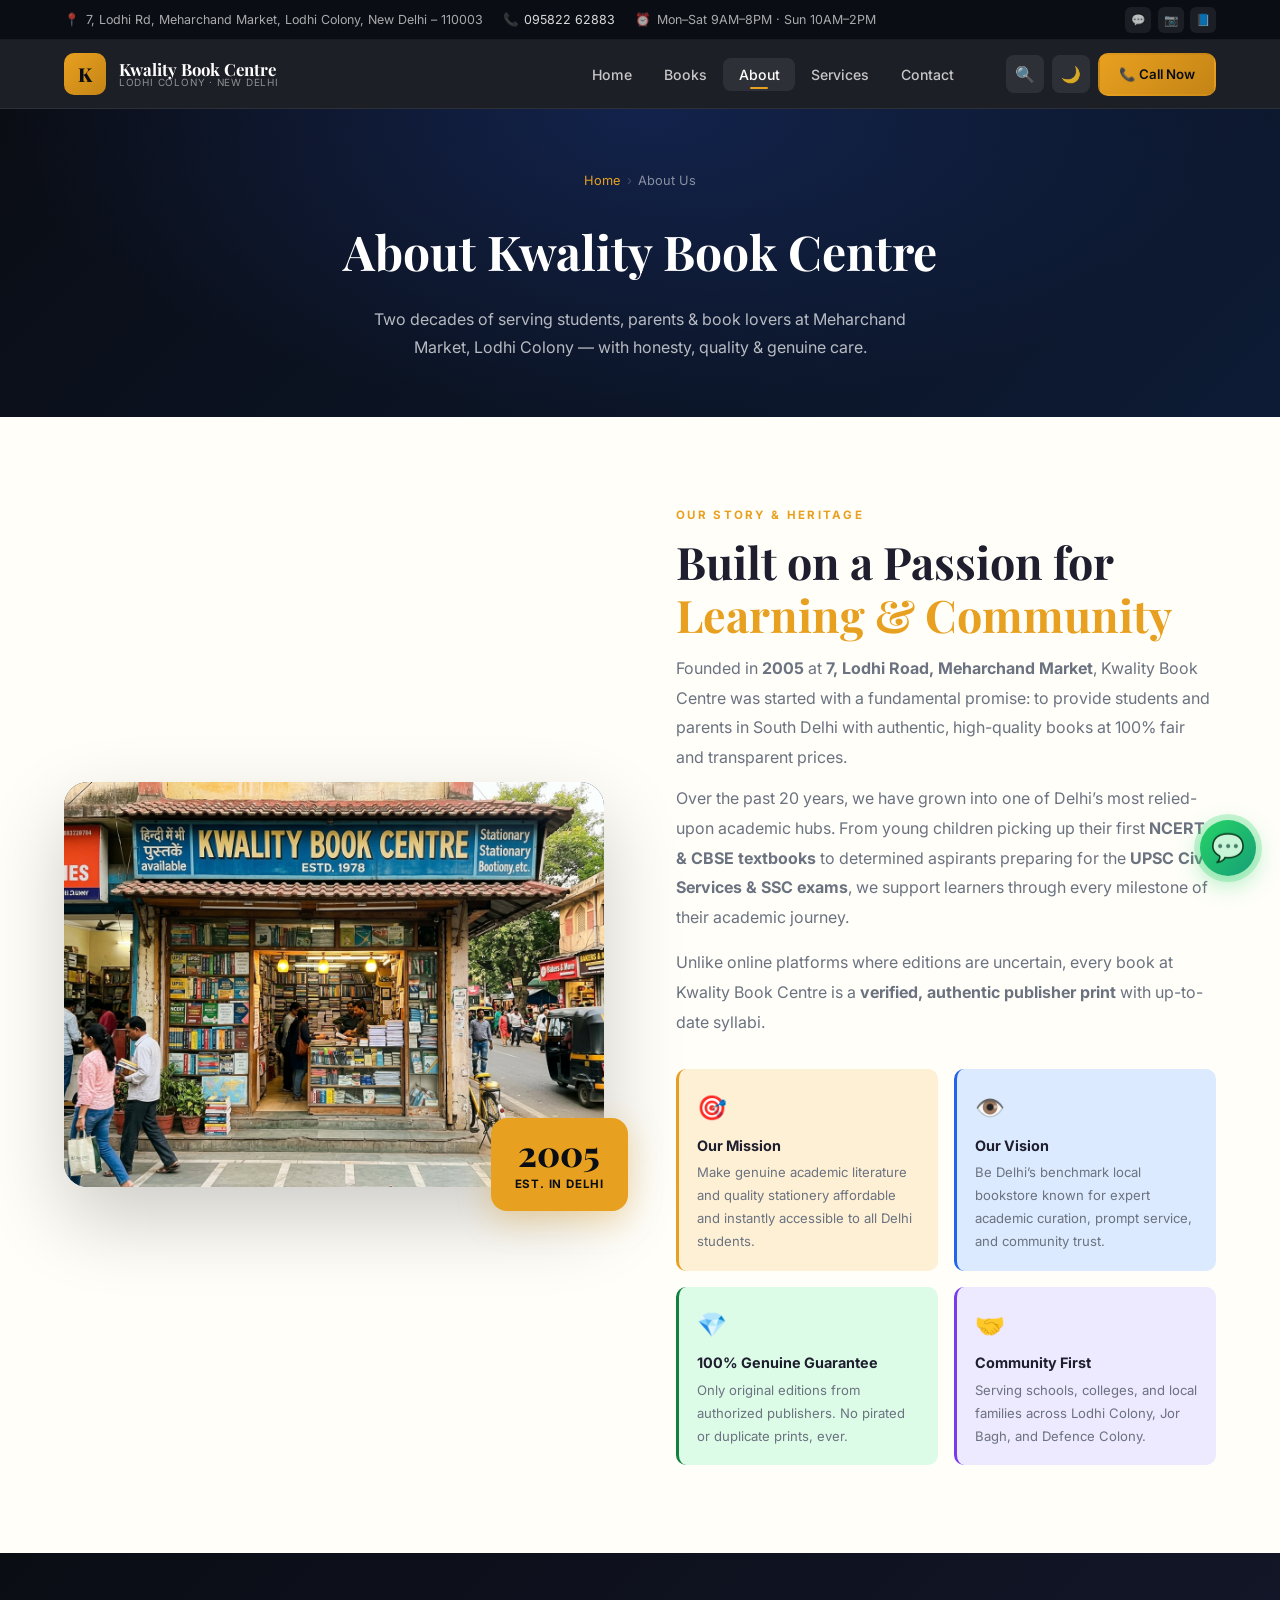
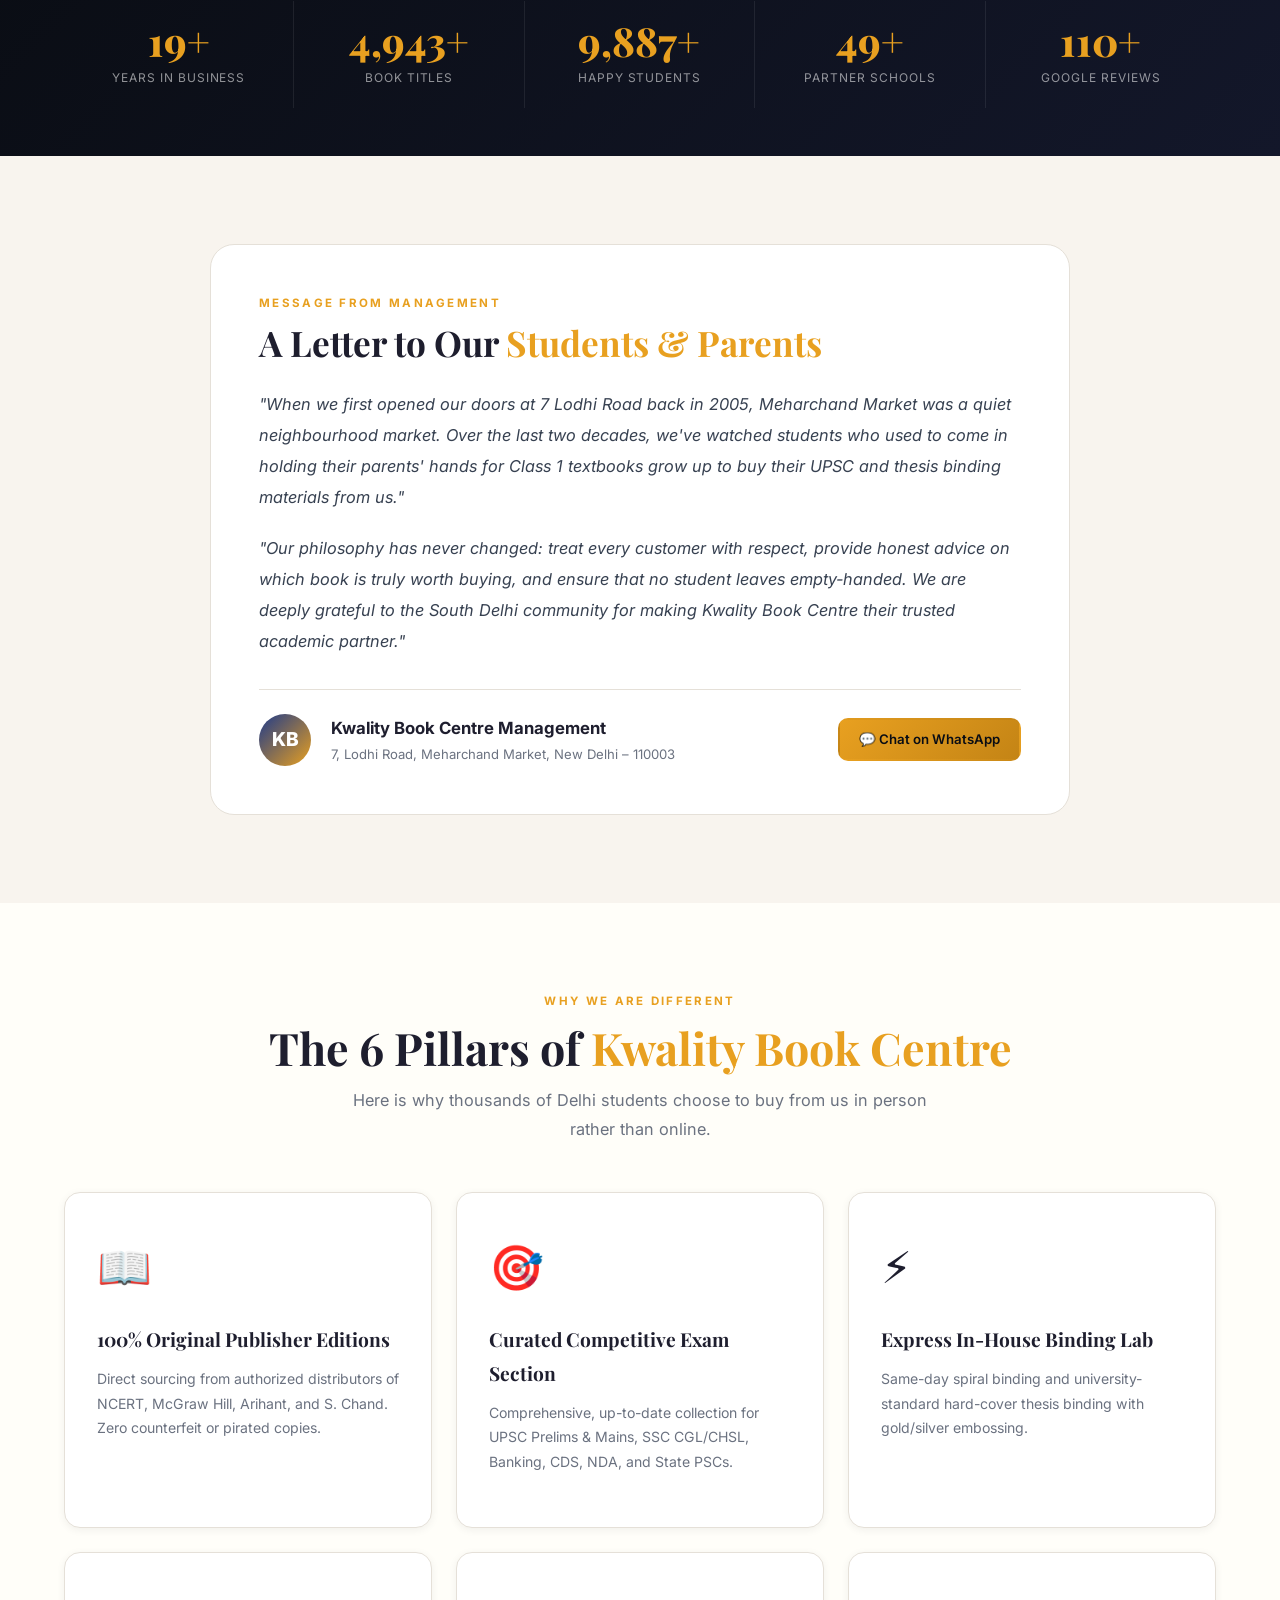
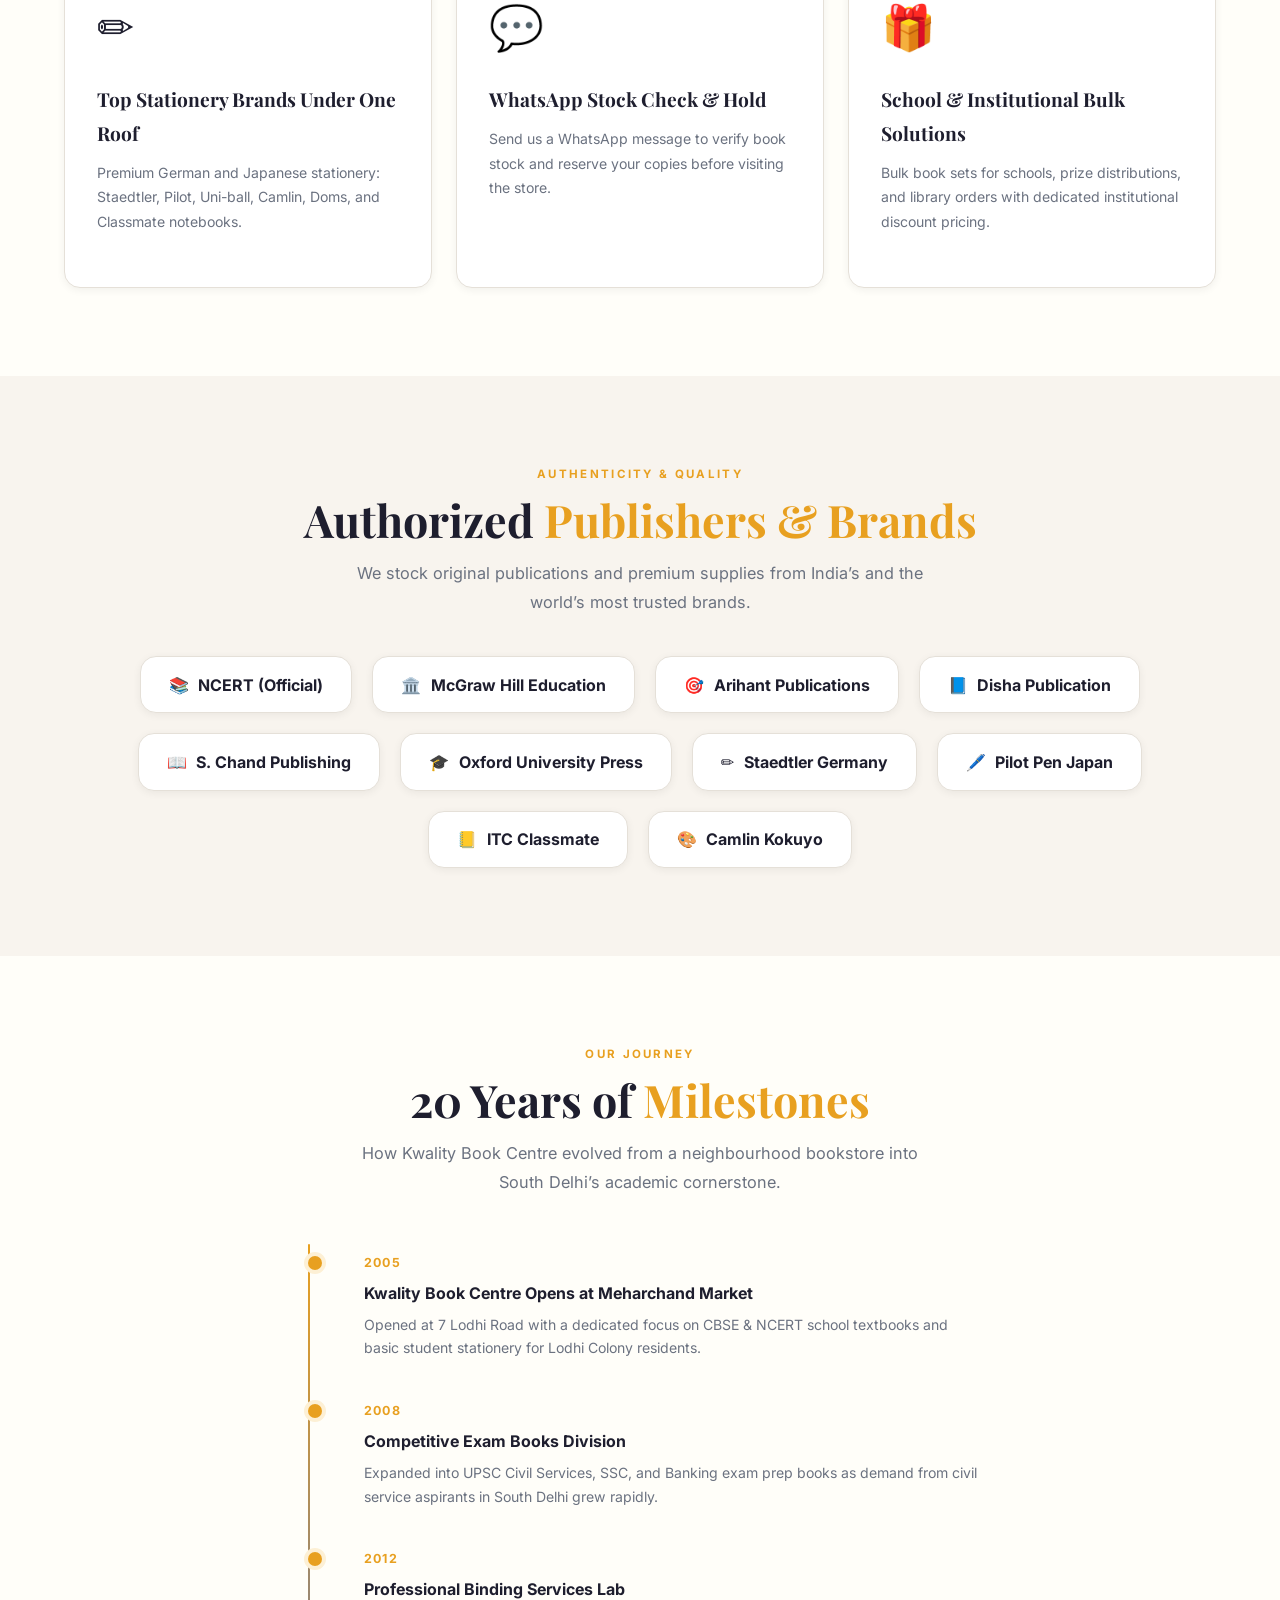
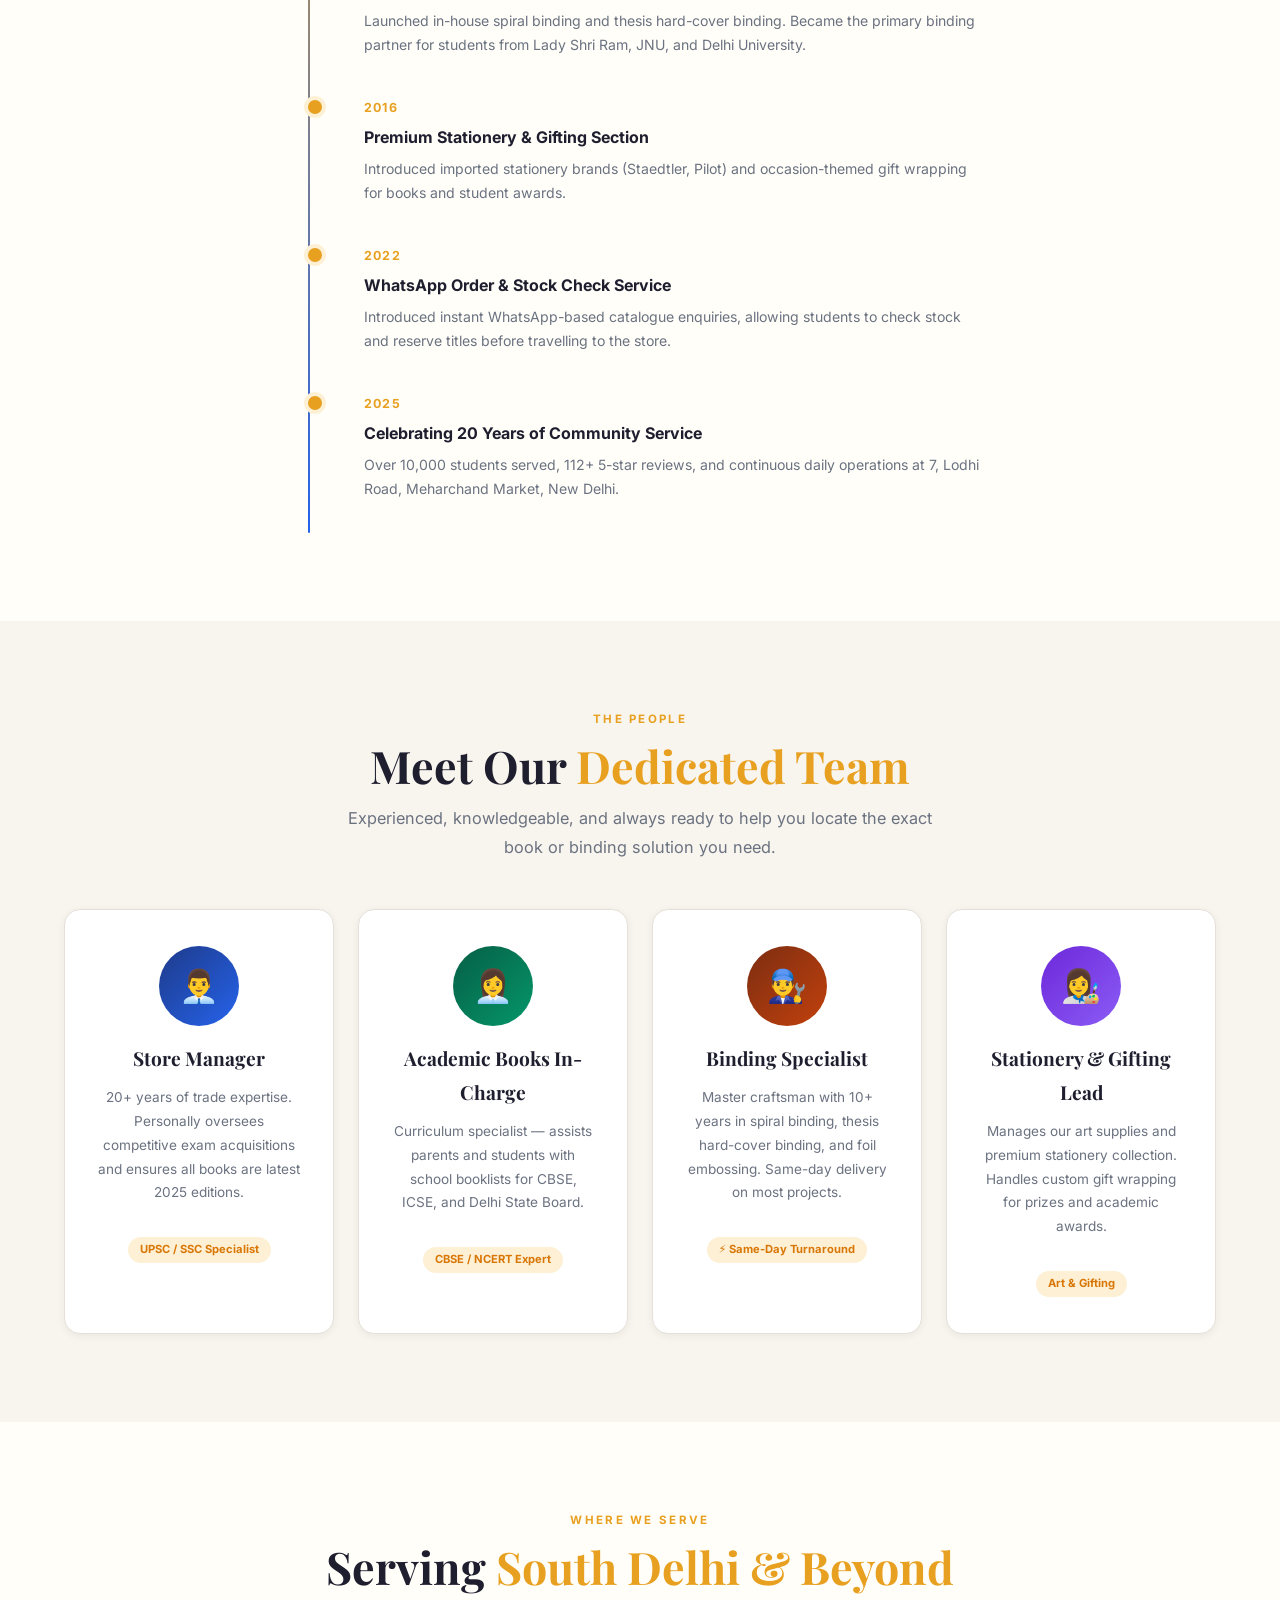
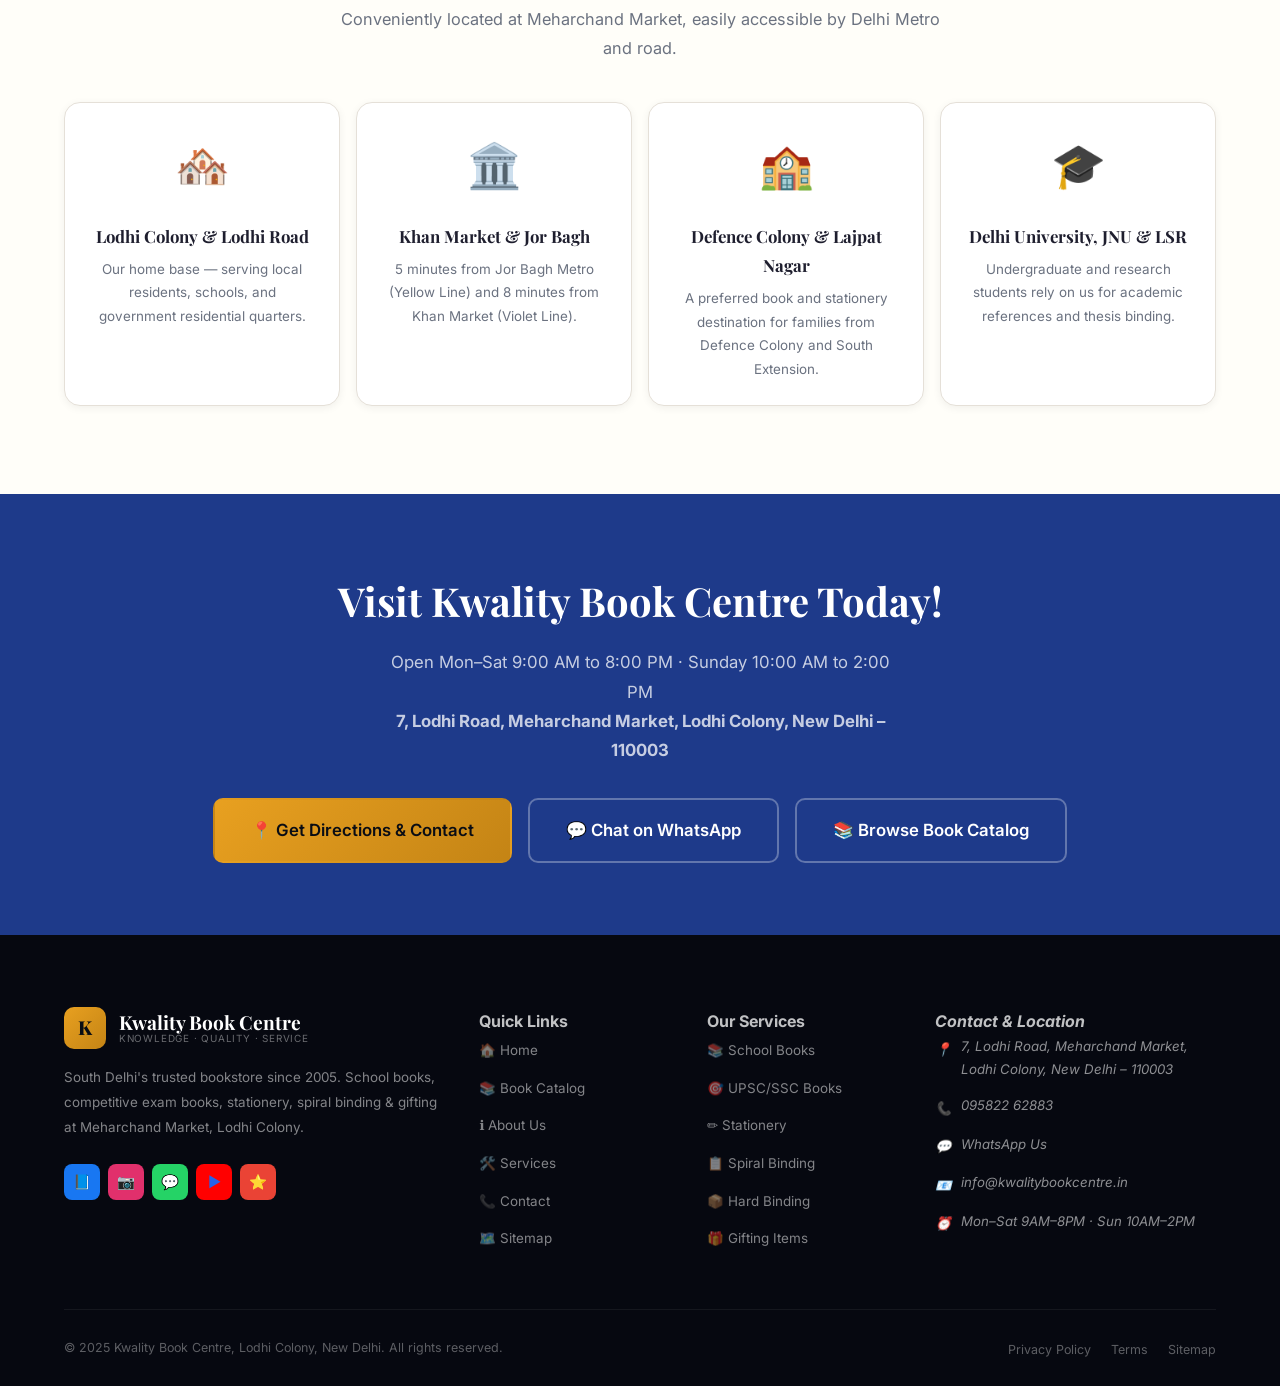
==== about.html @ 39e69a4d "Initial commit: Kwality Book Centre website v3 with full SEO, catalog, binding calculator, and respo" ====
<!DOCTYPE html>
<html lang="en" data-theme="light">
<head>
  <meta charset="UTF-8" />
  <meta name="viewport" content="width=device-width, initial-scale=1.0" />
  <title>About Us | Kwality Book Centre — 20+ Years Serving Lodhi Colony, New Delhi</title>
  <meta name="description" content="Discover the story of Kwality Book Centre — established 2005 at 7 Lodhi Road, Meharchand Market, Lodhi Colony, New Delhi. Authorized dealer of NCERT, McGraw Hill, Arihant with in-house binding and stationery." />
  <meta name="keywords" content="About Kwality Book Centre, bookstore Lodhi Colony history, Meharchand Market bookshop, NCERT authorized dealer Delhi, UPSC book store South Delhi, binding services Lodhi Road" />
  <link rel="canonical" href="https://kwalitybookcentre.in/about.html" />
  <link rel="preconnect" href="https://fonts.googleapis.com" /><link rel="preconnect" href="https://fonts.gstatic.com" crossorigin />
  <link rel="icon" href="data:image/svg+xml,<svg xmlns='http://www.w3.org/2000/svg' viewBox='0 0 100 100'><text y='.9em' font-size='90'>📚</text></svg>" />
  <link rel="stylesheet" href="css/style.css" />
  
  <!-- Open Graph -->
  <meta property="og:type" content="website" />
  <meta property="og:url" content="https://kwalitybookcentre.in/about.html" />
  <meta property="og:title" content="About Kwality Book Centre — 20+ Years of Academic Excellence in Delhi" />
  <meta property="og:description" content="Founded in 2005 at Meharchand Market, Lodhi Colony. Trusted by 10,000+ students for genuine school books, UPSC prep, stationery, and same-day binding." />
  <meta property="og:image" content="https://kwalitybookcentre.in/images/og-about.jpg" />

  <script type="application/ld+json">
  {
    "@context":"https://schema.org",
    "@type":"AboutPage",
    "name":"About Kwality Book Centre",
    "url":"https://kwalitybookcentre.in/about.html",
    "description":"Kwality Book Centre has been serving Lodhi Colony, South Delhi since 2005 with school books, competitive exam books, stationery, and professional binding.",
    "mainEntity":{
      "@type":"BookStore",
      "name":"Kwality Book Centre",
      "foundingDate":"2005",
      "telephone":"+91-9582262883",
      "email":"info@kwalitybookcentre.in",
      "address":{
        "@type":"PostalAddress",
        "streetAddress":"7, Lodhi Road, Meharchand Market",
        "addressLocality":"Lodhi Colony",
        "addressRegion":"New Delhi",
        "postalCode":"110003",
        "addressCountry":"IN"
      },
      "geo":{
        "@type":"GeoCoordinates",
        "latitude":"28.5934",
        "longitude":"77.2233"
      }
    }
  }
  </script>
</head>
<body>

<a href="#main" class="skip-link">Skip to main content</a>
<div id="scrollProgress" role="progressbar" aria-label="Reading progress"></div>

<!-- Search Overlay -->
<div class="search-overlay" id="searchOverlay" role="dialog" aria-modal="true">
  <button class="search-close" id="searchClose" aria-label="Close search">✕</button>
  <div class="search-overlay-inner">
    <div class="search-box">
      <span class="search-icon-left" aria-hidden="true">🔍</span>
      <input type="search" class="search-input" id="searchInput" placeholder="Search books, authors, publishers…" autocomplete="off" />
    </div>
    <div class="search-results" id="searchResults"><p class="search-hint">Start typing to search…</p></div>
  </div>
</div>

<!-- Top Bar -->
<div class="top-bar">
  <div class="container">
    <div class="top-info">
      <span class="top-info-item"><span aria-hidden="true">📍</span> 7, Lodhi Rd, Meharchand Market, Lodhi Colony, New Delhi – 110003</span>
      <span class="top-info-item"><span aria-hidden="true">📞</span> <a href="tel:+919582262883">095822 62883</a></span>
      <span class="top-info-item"><span aria-hidden="true">⏰</span> Mon–Sat 9AM–8PM · Sun 10AM–2PM</span>
    </div>
    <div class="top-social">
      <a href="https://wa.me/919582262883" target="_blank" rel="noopener noreferrer" aria-label="WhatsApp">💬</a>
      <a href="https://instagram.com/kwalitybookcentre" target="_blank" rel="noopener noreferrer" aria-label="Instagram">📷</a>
      <a href="https://facebook.com/kwalitybookcentre" target="_blank" rel="noopener noreferrer" aria-label="Facebook">📘</a>
    </div>
  </div>
</div>

<!-- Navbar -->
<nav class="navbar" role="navigation" aria-label="Primary navigation">
  <div class="container" style="display:flex;align-items:center;height:68px;gap:1.5rem;">
    <a href="index.html" class="nav-brand">
      <div class="nav-logo" aria-hidden="true">K</div>
      <div class="nav-title">
        <div class="name">Kwality Book Centre</div>
        <div class="tag">Lodhi Colony · New Delhi</div>
      </div>
    </a>
    <ul class="nav-links" id="primaryNav" style="display:flex;" role="list">
      <li><a class="nav-link"        href="index.html">Home</a></li>
      <li><a class="nav-link"        href="books.html">Books</a></li>
      <li><a class="nav-link active" href="about.html" aria-current="page">About</a></li>
      <li><a class="nav-link"        href="services.html">Services</a></li>
      <li><a class="nav-link"        href="contact.html">Contact</a></li>
    </ul>
    <div class="nav-actions">
      <button class="nav-btn-icon open-search" aria-label="Search books">🔍</button>
      <button class="nav-btn-icon theme-toggle" aria-label="Toggle theme">🌙</button>
      <a class="btn btn-gold btn-sm" href="tel:+919582262883">📞 Call Now</a>
    </div>
    <button class="hamburger" id="hamburger" aria-label="Open menu" aria-expanded="false" aria-controls="primaryNav">
      <span></span><span></span><span></span>
    </button>
  </div>
</nav>

<!-- Page Hero -->
<section class="page-hero" aria-labelledby="about-h1">
  <div class="container">
    <nav class="breadcrumb" aria-label="Breadcrumb">
      <a href="index.html">Home</a><span class="breadcrumb-sep" aria-hidden="true"> › </span><span aria-current="page">About Us</span>
    </nav>
    <h1 id="about-h1">About Kwality Book Centre</h1>
    <p>Two decades of serving students, parents &amp; book lovers at Meharchand Market, Lodhi Colony — with honesty, quality &amp; genuine care.</p>
  </div>
</section>

<main id="main">

  <!-- ═══════════════════ OUR STORY & FOUNDATION ═══════════════════ -->
  <section class="section-pad" aria-labelledby="story-h2">
    <div class="container">
      <div class="why-grid">
        <div class="store-photo-wrap reveal-l">
          <div class="store-photo-img">
            <img src="images/kwality-storefront.jpg"
                 alt="Kwality Book Centre storefront at 7 Lodhi Road, Meharchand Market, Lodhi Colony, New Delhi"
                 width="720" height="540" loading="eager" />
          </div>
          <div class="photo-card" aria-label="Established 2005">
            <div class="photo-card-num">2005</div>
            <div class="photo-card-lbl">Est. in Delhi</div>
          </div>
        </div>

        <div class="reveal-r">
          <span class="section-eye">Our Story &amp; Heritage</span>
          <h2 class="section-h" id="story-h2">Built on a Passion for <span class="hl">Learning &amp; Community</span></h2>
          <p style="color:var(--muted);margin:.75rem 0;line-height:1.85;">
            Founded in <strong>2005</strong> at <strong>7, Lodhi Road, Meharchand Market</strong>, Kwality Book Centre was started with a fundamental promise: to provide students and parents in South Delhi with authentic, high-quality books at 100% fair and transparent prices.
          </p>
          <p style="color:var(--muted);margin-bottom:1rem;line-height:1.85;">
            Over the past 20 years, we have grown into one of Delhi’s most relied-upon academic hubs. From young children picking up their first <strong>NCERT &amp; CBSE textbooks</strong> to determined aspirants preparing for the <strong>UPSC Civil Services &amp; SSC exams</strong>, we support learners through every milestone of their academic journey.
          </p>
          <p style="color:var(--muted);margin-bottom:2rem;line-height:1.85;">
            Unlike online platforms where editions are uncertain, every book at Kwality Book Centre is a <strong>verified, authentic publisher print</strong> with up-to-date syllabi.
          </p>

          <div style="display:grid;grid-template-columns:repeat(auto-fit,minmax(200px,1fr));gap:1rem;">
            <div style="background:var(--gold-pale);border-radius:var(--radius);padding:1.1rem;border-left:3.5px solid var(--gold);">
              <div style="font-size:1.5rem;margin-bottom:.25rem;" aria-hidden="true">🎯</div>
              <h4 style="font-size:.9rem;color:var(--text);font-weight:700;">Our Mission</h4>
              <p style="font-size:.82rem;color:var(--muted);margin-top:.2rem;">Make genuine academic literature and quality stationery affordable and instantly accessible to all Delhi students.</p>
            </div>
            <div style="background:var(--royal-pale);border-radius:var(--radius);padding:1.1rem;border-left:3.5px solid var(--royal-mid);">
              <div style="font-size:1.5rem;margin-bottom:.25rem;" aria-hidden="true">👁️</div>
              <h4 style="font-size:.9rem;color:var(--text);font-weight:700;">Our Vision</h4>
              <p style="font-size:.82rem;color:var(--muted);margin-top:.2rem;">Be Delhi’s benchmark local bookstore known for expert academic curation, prompt service, and community trust.</p>
            </div>
            <div style="background:var(--green-pale);border-radius:var(--radius);padding:1.1rem;border-left:3.5px solid var(--green);">
              <div style="font-size:1.5rem;margin-bottom:.25rem;" aria-hidden="true">💎</div>
              <h4 style="font-size:.9rem;color:var(--text);font-weight:700;">100% Genuine Guarantee</h4>
              <p style="font-size:.82rem;color:var(--muted);margin-top:.2rem;">Only original editions from authorized publishers. No pirated or duplicate prints, ever.</p>
            </div>
            <div style="background:var(--purple-pale);border-radius:var(--radius);padding:1.1rem;border-left:3.5px solid var(--purple);">
              <div style="font-size:1.5rem;margin-bottom:.25rem;" aria-hidden="true">🤝</div>
              <h4 style="font-size:.9rem;color:var(--text);font-weight:700;">Community First</h4>
              <p style="font-size:.82rem;color:var(--muted);margin-top:.2rem;">Serving schools, colleges, and local families across Lodhi Colony, Jor Bagh, and Defence Colony.</p>
            </div>
          </div>
        </div>
      </div>
    </div>
  </section>

  <!-- ═══════════════════ STATS BAR ═══════════════════ -->
  <div class="stats-bar" aria-label="Key bookstore statistics">
    <div class="stats-grid container">
      <div class="stat-item reveal"><div class="stat-num"><span data-count="20">0</span><span class="stat-plus">+</span></div><div class="stat-lbl">Years in Business</div></div>
      <div class="stat-item reveal"><div class="stat-num"><span data-count="5000">0</span><span class="stat-plus">+</span></div><div class="stat-lbl">Book Titles</div></div>
      <div class="stat-item reveal"><div class="stat-num"><span data-count="10000">0</span><span class="stat-plus">+</span></div><div class="stat-lbl">Happy Students</div></div>
      <div class="stat-item reveal"><div class="stat-num"><span data-count="50">0</span><span class="stat-plus">+</span></div><div class="stat-lbl">Partner Schools</div></div>
      <div class="stat-item reveal"><div class="stat-num"><span data-count="112">0</span><span class="stat-plus">+</span></div><div class="stat-lbl">Google Reviews</div></div>
    </div>
  </div>

  <!-- ═══════════════════ FOUNDER'S MESSAGE ═══════════════════ -->
  <section class="section-pad" style="background:var(--paper2);" aria-labelledby="founder-h2">
    <div class="container">
      <div style="max-width:860px;margin:0 auto;background:var(--card-bg);border:1px solid var(--border);border-radius:var(--radius-xl);padding:3rem;box-shadow:var(--shadow-md);position:relative;" class="reveal">
        <span class="section-eye">Message from Management</span>
        <h2 class="section-h" id="founder-h2" style="font-size:clamp(1.5rem,3vw,2.2rem);margin-bottom:1.5rem;">
          A Letter to Our <span class="hl">Students &amp; Parents</span>
        </h2>
        <div style="font-size:1.02rem;line-height:1.9;color:var(--text-2);font-style:italic;">
          <p style="margin-bottom:1.25rem;">
            "When we first opened our doors at 7 Lodhi Road back in 2005, Meharchand Market was a quiet neighbourhood market. Over the last two decades, we've watched students who used to come in holding their parents' hands for Class 1 textbooks grow up to buy their UPSC and thesis binding materials from us."
          </p>
          <p style="margin-bottom:1.25rem;">
            "Our philosophy has never changed: treat every customer with respect, provide honest advice on which book is truly worth buying, and ensure that no student leaves empty-handed. We are deeply grateful to the South Delhi community for making Kwality Book Centre their trusted academic partner."
          </p>
        </div>
        <div style="display:flex;align-items:center;gap:1.25rem;margin-top:2rem;padding-top:1.5rem;border-top:1px solid var(--border);">
          <div style="width:52px;height:52px;border-radius:50%;background:linear-gradient(135deg,var(--royal),var(--gold));display:flex;align-items:center;justify-content:center;font-weight:800;color:#fff;font-size:1.2rem;">
            KB
          </div>
          <div>
            <div style="font-weight:700;color:var(--text);font-size:1.05rem;">Kwality Book Centre Management</div>
            <div style="color:var(--muted);font-size:.82rem;">7, Lodhi Road, Meharchand Market, New Delhi – 110003</div>
          </div>
          <div style="margin-left:auto;">
            <a href="https://wa.me/919582262883" target="_blank" rel="noopener noreferrer" class="btn btn-sm btn-gold">💬 Chat on WhatsApp</a>
          </div>
        </div>
      </div>
    </div>
  </section>

  <!-- ═══════════════════ 6 PILLARS / WHY WE ARE DIFFERENT ═══════════════════ -->
  <section class="section-pad" aria-labelledby="pillars-h2">
    <div class="container">
      <div class="text-c reveal">
        <span class="section-eye">Why We Are Different</span>
        <h2 class="section-h" id="pillars-h2">The 6 Pillars of <span class="hl">Kwality Book Centre</span></h2>
        <p class="section-sub">Here is why thousands of Delhi students choose to buy from us in person rather than online.</p>
      </div>

      <div style="display:grid;grid-template-columns:repeat(auto-fill,minmax(320px,1fr));gap:1.5rem;margin-top:3rem;">
        <div class="service-card reveal">
          <div class="svc-icon" aria-hidden="true">📖</div>
          <h3 class="svc-title">100% Original Publisher Editions</h3>
          <p class="svc-desc">Direct sourcing from authorized distributors of NCERT, McGraw Hill, Arihant, and S. Chand. Zero counterfeit or pirated copies.</p>
        </div>

        <div class="service-card reveal">
          <div class="svc-icon" aria-hidden="true">🎯</div>
          <h3 class="svc-title">Curated Competitive Exam Section</h3>
          <p class="svc-desc">Comprehensive, up-to-date collection for UPSC Prelims &amp; Mains, SSC CGL/CHSL, Banking, CDS, NDA, and State PSCs.</p>
        </div>

        <div class="service-card reveal">
          <div class="svc-icon" aria-hidden="true">⚡</div>
          <h3 class="svc-title">Express In-House Binding Lab</h3>
          <p class="svc-desc">Same-day spiral binding and university-standard hard-cover thesis binding with gold/silver embossing.</p>
        </div>

        <div class="service-card reveal">
          <div class="svc-icon" aria-hidden="true">✏️</div>
          <h3 class="svc-title">Top Stationery Brands Under One Roof</h3>
          <p class="svc-desc">Premium German and Japanese stationery: Staedtler, Pilot, Uni-ball, Camlin, Doms, and Classmate notebooks.</p>
        </div>

        <div class="service-card reveal">
          <div class="svc-icon" aria-hidden="true">💬</div>
          <h3 class="svc-title">WhatsApp Stock Check &amp; Hold</h3>
          <p class="svc-desc">Send us a WhatsApp message to verify book stock and reserve your copies before visiting the store.</p>
        </div>

        <div class="service-card reveal">
          <div class="svc-icon" aria-hidden="true">🎁</div>
          <h3 class="svc-title">School &amp; Institutional Bulk Solutions</h3>
          <p class="svc-desc">Bulk book sets for schools, prize distributions, and library orders with dedicated institutional discount pricing.</p>
        </div>
      </div>
    </div>
  </section>

  <!-- ═══════════════════ AUTHORIZED PUBLISHER PARTNERSHIPS ═══════════════════ -->
  <section class="section-pad" style="background:var(--paper2);" aria-labelledby="publishers-h2">
    <div class="container">
      <div class="text-c reveal">
        <span class="section-eye">Authenticity &amp; Quality</span>
        <h2 class="section-h" id="publishers-h2">Authorized <span class="hl">Publishers &amp; Brands</span></h2>
        <p class="section-sub">We stock original publications and premium supplies from India’s and the world’s most trusted brands.</p>
      </div>

      <div style="display:flex;flex-wrap:wrap;gap:1.25rem;justify-content:center;margin-top:2.5rem;" class="reveal">
        <div style="background:var(--card-bg);border:1px solid var(--border);padding:.85rem 1.75rem;border-radius:var(--radius-lg);font-weight:700;color:var(--text);box-shadow:var(--shadow-sm);display:flex;align-items:center;gap:.6rem;">
          <span>📚</span> NCERT (Official)
        </div>
        <div style="background:var(--card-bg);border:1px solid var(--border);padding:.85rem 1.75rem;border-radius:var(--radius-lg);font-weight:700;color:var(--text);box-shadow:var(--shadow-sm);display:flex;align-items:center;gap:.6rem;">
          <span>🏛️</span> McGraw Hill Education
        </div>
        <div style="background:var(--card-bg);border:1px solid var(--border);padding:.85rem 1.75rem;border-radius:var(--radius-lg);font-weight:700;color:var(--text);box-shadow:var(--shadow-sm);display:flex;align-items:center;gap:.6rem;">
          <span>🎯</span> Arihant Publications
        </div>
        <div style="background:var(--card-bg);border:1px solid var(--border);padding:.85rem 1.75rem;border-radius:var(--radius-lg);font-weight:700;color:var(--text);box-shadow:var(--shadow-sm);display:flex;align-items:center;gap:.6rem;">
          <span>📘</span> Disha Publication
        </div>
        <div style="background:var(--card-bg);border:1px solid var(--border);padding:.85rem 1.75rem;border-radius:var(--radius-lg);font-weight:700;color:var(--text);box-shadow:var(--shadow-sm);display:flex;align-items:center;gap:.6rem;">
          <span>📖</span> S. Chand Publishing
        </div>
        <div style="background:var(--card-bg);border:1px solid var(--border);padding:.85rem 1.75rem;border-radius:var(--radius-lg);font-weight:700;color:var(--text);box-shadow:var(--shadow-sm);display:flex;align-items:center;gap:.6rem;">
          <span>🎓</span> Oxford University Press
        </div>
        <div style="background:var(--card-bg);border:1px solid var(--border);padding:.85rem 1.75rem;border-radius:var(--radius-lg);font-weight:700;color:var(--text);box-shadow:var(--shadow-sm);display:flex;align-items:center;gap:.6rem;">
          <span>✏️</span> Staedtler Germany
        </div>
        <div style="background:var(--card-bg);border:1px solid var(--border);padding:.85rem 1.75rem;border-radius:var(--radius-lg);font-weight:700;color:var(--text);box-shadow:var(--shadow-sm);display:flex;align-items:center;gap:.6rem;">
          <span>🖊️</span> Pilot Pen Japan
        </div>
        <div style="background:var(--card-bg);border:1px solid var(--border);padding:.85rem 1.75rem;border-radius:var(--radius-lg);font-weight:700;color:var(--text);box-shadow:var(--shadow-sm);display:flex;align-items:center;gap:.6rem;">
          <span>📒</span> ITC Classmate
        </div>
        <div style="background:var(--card-bg);border:1px solid var(--border);padding:.85rem 1.75rem;border-radius:var(--radius-lg);font-weight:700;color:var(--text);box-shadow:var(--shadow-sm);display:flex;align-items:center;gap:.6rem;">
          <span>🎨</span> Camlin Kokuyo
        </div>
      </div>
    </div>
  </section>

  <!-- ═══════════════════ 20-YEAR TIMELINE ═══════════════════ -->
  <section class="section-pad" aria-labelledby="timeline-h2">
    <div class="container">
      <div class="text-c reveal">
        <span class="section-eye">Our Journey</span>
        <h2 class="section-h" id="timeline-h2">20 Years of <span class="hl">Milestones</span></h2>
        <p class="section-sub">How Kwality Book Centre evolved from a neighbourhood bookstore into South Delhi’s academic cornerstone.</p>
      </div>
      <div style="max-width:680px;margin:3rem auto 0;">
        <div class="timeline">
          <div class="timeline-item reveal">
            <div class="timeline-dot" aria-hidden="true"></div>
            <div class="timeline-year">2005</div>
            <div class="timeline-title">Kwality Book Centre Opens at Meharchand Market</div>
            <div class="timeline-text">Opened at 7 Lodhi Road with a dedicated focus on CBSE &amp; NCERT school textbooks and basic student stationery for Lodhi Colony residents.</div>
          </div>
          <div class="timeline-item reveal">
            <div class="timeline-dot" aria-hidden="true"></div>
            <div class="timeline-year">2008</div>
            <div class="timeline-title">Competitive Exam Books Division</div>
            <div class="timeline-text">Expanded into UPSC Civil Services, SSC, and Banking exam prep books as demand from civil service aspirants in South Delhi grew rapidly.</div>
          </div>
          <div class="timeline-item reveal">
            <div class="timeline-dot" aria-hidden="true"></div>
            <div class="timeline-year">2012</div>
            <div class="timeline-title">Professional Binding Services Lab</div>
            <div class="timeline-text">Launched in-house spiral binding and thesis hard-cover binding. Became the primary binding partner for students from Lady Shri Ram, JNU, and Delhi University.</div>
          </div>
          <div class="timeline-item reveal">
            <div class="timeline-dot" aria-hidden="true"></div>
            <div class="timeline-year">2016</div>
            <div class="timeline-title">Premium Stationery &amp; Gifting Section</div>
            <div class="timeline-text">Introduced imported stationery brands (Staedtler, Pilot) and occasion-themed gift wrapping for books and student awards.</div>
          </div>
          <div class="timeline-item reveal">
            <div class="timeline-dot" aria-hidden="true"></div>
            <div class="timeline-year">2022</div>
            <div class="timeline-title">WhatsApp Order &amp; Stock Check Service</div>
            <div class="timeline-text">Introduced instant WhatsApp-based catalogue enquiries, allowing students to check stock and reserve titles before travelling to the store.</div>
          </div>
          <div class="timeline-item reveal">
            <div class="timeline-dot" aria-hidden="true"></div>
            <div class="timeline-year">2025</div>
            <div class="timeline-title">Celebrating 20 Years of Community Service</div>
            <div class="timeline-text">Over 10,000 students served, 112+ 5-star reviews, and continuous daily operations at 7, Lodhi Road, Meharchand Market, New Delhi.</div>
          </div>
        </div>
      </div>
    </div>
  </section>

  <!-- ═══════════════════ MEET THE TEAM ═══════════════════ -->
  <section class="section-pad" style="background:var(--paper2);" aria-labelledby="team-h2">
    <div class="container">
      <div class="text-c reveal">
        <span class="section-eye">The People</span>
        <h2 class="section-h" id="team-h2">Meet Our <span class="hl">Dedicated Team</span></h2>
        <p class="section-sub">Experienced, knowledgeable, and always ready to help you locate the exact book or binding solution you need.</p>
      </div>
      <div style="display:grid;grid-template-columns:repeat(auto-fill,minmax(250px,1fr));gap:1.5rem;margin-top:3rem;">
        <div class="service-card reveal" style="text-align:center;">
          <div style="width:80px;height:80px;border-radius:50%;background:linear-gradient(135deg,#1e3a8a,#2563eb);margin:0 auto 1rem;display:flex;align-items:center;justify-content:center;font-size:2rem;color:#fff;">👨‍💼</div>
          <h3 class="svc-title">Store Manager</h3>
          <p class="svc-desc" style="font-size:.85rem;">20+ years of trade expertise. Personally oversees competitive exam acquisitions and ensures all books are latest 2025 editions.</p>
          <span class="svc-badge">UPSC / SSC Specialist</span>
        </div>
        <div class="service-card reveal" style="text-align:center;">
          <div style="width:80px;height:80px;border-radius:50%;background:linear-gradient(135deg,#065f46,#059669);margin:0 auto 1rem;display:flex;align-items:center;justify-content:center;font-size:2rem;color:#fff;">👩‍💼</div>
          <h3 class="svc-title">Academic Books In-Charge</h3>
          <p class="svc-desc" style="font-size:.85rem;">Curriculum specialist — assists parents and students with school booklists for CBSE, ICSE, and Delhi State Board.</p>
          <span class="svc-badge">CBSE / NCERT Expert</span>
        </div>
        <div class="service-card reveal" style="text-align:center;">
          <div style="width:80px;height:80px;border-radius:50%;background:linear-gradient(135deg,#7c2d12,#c2410c);margin:0 auto 1rem;display:flex;align-items:center;justify-content:center;font-size:2rem;color:#fff;">👨‍🔧</div>
          <h3 class="svc-title">Binding Specialist</h3>
          <p class="svc-desc" style="font-size:.85rem;">Master craftsman with 10+ years in spiral binding, thesis hard-cover binding, and foil embossing. Same-day delivery on most projects.</p>
          <span class="svc-badge">⚡ Same-Day Turnaround</span>
        </div>
        <div class="service-card reveal" style="text-align:center;">
          <div style="width:80px;height:80px;border-radius:50%;background:linear-gradient(135deg,#6d28d9,#8b5cf6);margin:0 auto 1rem;display:flex;align-items:center;justify-content:center;font-size:2rem;color:#fff;">👩‍🎨</div>
          <h3 class="svc-title">Stationery &amp; Gifting Lead</h3>
          <p class="svc-desc" style="font-size:.85rem;">Manages our art supplies and premium stationery collection. Handles custom gift wrapping for prizes and academic awards.</p>
          <span class="svc-badge">Art &amp; Gifting</span>
        </div>
      </div>
    </div>
  </section>

  <!-- ═══════════════════ AREAS WE SERVE ═══════════════════ -->
  <section class="section-pad" aria-labelledby="area-h2">
    <div class="container">
      <div class="text-c reveal">
        <span class="section-eye">Where We Serve</span>
        <h2 class="section-h" id="area-h2">Serving <span class="hl">South Delhi &amp; Beyond</span></h2>
        <p class="section-sub">Conveniently located at Meharchand Market, easily accessible by Delhi Metro and road.</p>
      </div>
      <div style="display:grid;grid-template-columns:repeat(auto-fill,minmax(240px,1fr));gap:1rem;margin-top:2.5rem;">
        <div class="service-card reveal" style="padding:1.5rem;text-align:center;">
          <div class="svc-icon" aria-hidden="true">🏘️</div>
          <h3 style="font-size:1.05rem;color:var(--text);margin-bottom:.4rem;font-family:'Playfair Display',serif;">Lodhi Colony &amp; Lodhi Road</h3>
          <p style="font-size:.84rem;color:var(--muted);">Our home base — serving local residents, schools, and government residential quarters.</p>
        </div>
        <div class="service-card reveal" style="padding:1.5rem;text-align:center;">
          <div class="svc-icon" aria-hidden="true">🏛️</div>
          <h3 style="font-size:1.05rem;color:var(--text);margin-bottom:.4rem;font-family:'Playfair Display',serif;">Khan Market &amp; Jor Bagh</h3>
          <p style="font-size:.84rem;color:var(--muted);">5 minutes from Jor Bagh Metro (Yellow Line) and 8 minutes from Khan Market (Violet Line).</p>
        </div>
        <div class="service-card reveal" style="padding:1.5rem;text-align:center;">
          <div class="svc-icon" aria-hidden="true">🏫</div>
          <h3 style="font-size:1.05rem;color:var(--text);margin-bottom:.4rem;font-family:'Playfair Display',serif;">Defence Colony &amp; Lajpat Nagar</h3>
          <p style="font-size:.84rem;color:var(--muted);">A preferred book and stationery destination for families from Defence Colony and South Extension.</p>
        </div>
        <div class="service-card reveal" style="padding:1.5rem;text-align:center;">
          <div class="svc-icon" aria-hidden="true">🎓</div>
          <h3 style="font-size:1.05rem;color:var(--text);margin-bottom:.4rem;font-family:'Playfair Display',serif;">Delhi University, JNU &amp; LSR</h3>
          <p style="font-size:.84rem;color:var(--muted);">Undergraduate and research students rely on us for academic references and thesis binding.</p>
        </div>
      </div>
    </div>
  </section>

  <!-- ═══════════════════ CTA BANNER ═══════════════════ -->
  <section style="background:var(--royal);padding:4.5rem 0;" aria-labelledby="about-cta-h2">
    <div class="container text-c">
      <h2 id="about-cta-h2" style="font-family:'Playfair Display',serif;color:#fff;font-size:clamp(1.8rem,4vw,2.5rem);margin-bottom:.75rem;">
        Visit Kwality Book Centre Today!
      </h2>
      <p style="color:rgba(255,255,255,.75);margin-bottom:2rem;max-width:520px;margin-inline:auto;font-size:1.05rem;">
        Open Mon–Sat 9:00 AM to 8:00 PM · Sunday 10:00 AM to 2:00 PM<br>
        <strong>7, Lodhi Road, Meharchand Market, Lodhi Colony, New Delhi – 110003</strong>
      </p>
      <div style="display:flex;gap:1rem;justify-content:center;flex-wrap:wrap;">
        <a href="contact.html" class="btn btn-gold btn-lg">📍 Get Directions &amp; Contact</a>
        <a href="https://wa.me/919582262883?text=Hi!%20I%20am%20enquiring%20about%20Kwality%20Book%20Centre." target="_blank" rel="noopener noreferrer" class="btn btn-ghost btn-lg">💬 Chat on WhatsApp</a>
        <a href="books.html" class="btn btn-ghost btn-lg">📚 Browse Book Catalog</a>
      </div>
    </div>
  </section>

</main>

<!-- Footer -->
<footer class="footer" role="contentinfo">
  <div class="container">
    <div class="footer-grid">
      <div>
        <div class="nav-brand" style="margin-bottom:1rem;">
          <div class="nav-logo" aria-hidden="true">K</div>
          <div class="nav-title">
            <div class="footer-brand-name">Kwality Book Centre</div>
            <div class="footer-brand-tag">Knowledge · Quality · Service</div>
          </div>
        </div>
        <p class="footer-desc">South Delhi's trusted bookstore since 2005. School books, competitive exam books, stationery, spiral binding &amp; gifting at Meharchand Market, Lodhi Colony.</p>
        <div class="footer-social">
          <a href="https://facebook.com/kwalitybookcentre"  target="_blank" rel="noopener noreferrer" style="background:#1877f2;" aria-label="Facebook"  title="Facebook"  class="footer-social-link">📘</a>
          <a href="https://instagram.com/kwalitybookcentre" target="_blank" rel="noopener noreferrer" style="background:#e1306c;" aria-label="Instagram" title="Instagram" class="footer-social-link">📷</a>
          <a href="https://wa.me/919582262883"              target="_blank" rel="noopener noreferrer" style="background:#25d366;" aria-label="WhatsApp"  title="WhatsApp"  class="footer-social-link">💬</a>
          <a href="https://youtube.com/@kwalitybookcentre"  target="_blank" rel="noopener noreferrer" style="background:#ff0000;" aria-label="YouTube"   title="YouTube"   class="footer-social-link">▶️</a>
          <a href="https://g.page/kwalitybookcentre"        target="_blank" rel="noopener noreferrer" style="background:#ea4335;" aria-label="Google"    title="Google Review" class="footer-social-link">⭐</a>
        </div>
      </div>
      <nav aria-label="Quick links">
        <h4>Quick Links</h4>
        <ul class="footer-links">
          <li><a href="index.html">🏠 Home</a></li>
          <li><a href="books.html">📚 Book Catalog</a></li>
          <li><a href="about.html">ℹ️ About Us</a></li>
          <li><a href="services.html">🛠️ Services</a></li>
          <li><a href="contact.html">📞 Contact</a></li>
          <li><a href="sitemap.xml">🗺️ Sitemap</a></li>
        </ul>
      </nav>
      <nav aria-label="Our services">
        <h4>Our Services</h4>
        <ul class="footer-links">
          <li><a href="services.html">📚 School Books</a></li>
          <li><a href="services.html">🎯 UPSC/SSC Books</a></li>
          <li><a href="services.html">✏️ Stationery</a></li>
          <li><a href="services.html">📋 Spiral Binding</a></li>
          <li><a href="services.html">📦 Hard Binding</a></li>
          <li><a href="services.html">🎁 Gifting Items</a></li>
        </ul>
      </nav>
      <address>
        <h4>Contact &amp; Location</h4>
        <ul class="footer-contact-list">
          <li><span class="fi" aria-hidden="true">📍</span><span>7, Lodhi Road, Meharchand Market, Lodhi Colony, New Delhi – 110003</span></li>
          <li><span class="fi" aria-hidden="true">📞</span><a href="tel:+919582262883">095822 62883</a></li>
          <li><span class="fi" aria-hidden="true">💬</span><a href="https://wa.me/919582262883" target="_blank" rel="noopener noreferrer">WhatsApp Us</a></li>
          <li><span class="fi" aria-hidden="true">📧</span><a href="mailto:info@kwalitybookcentre.in">info@kwalitybookcentre.in</a></li>
          <li><span class="fi" aria-hidden="true">⏰</span><span>Mon–Sat 9AM–8PM · Sun 10AM–2PM</span></li>
        </ul>
      </address>
    </div>
  </div>
  <div class="footer-bottom">
    <div class="container">
      <p>© 2025 Kwality Book Centre, Lodhi Colony, New Delhi. All rights reserved.</p>
      <ul class="footer-bottom-links">
        <li><a href="#">Privacy Policy</a></li>
        <li><a href="#">Terms</a></li>
        <li><a href="sitemap.xml">Sitemap</a></li>
      </ul>
    </div>
  </div>
</footer>

<!-- WhatsApp Float -->
<a class="wa-float" href="https://wa.me/919582262883?text=Hi!%20I%20am%20visiting%20your%20website%20and%20want%20to%20know%20more%20about%20your%20books%20%26%20services."
   target="_blank" rel="noopener noreferrer" aria-label="Chat with us on WhatsApp" title="WhatsApp — Chat Now">💬</a>

<!-- Back to Top -->
<button id="backToTop" aria-label="Back to top" title="Back to top">▲</button>

<div class="toast-container" aria-live="polite"></div>

<script src="js/books-data.js"></script>
<script src="js/main.js"></script>
</body>
</html>
---- css/style.css ----
/* ================================================================
   Kwality Book Centre — Complete Design System v3.0
   "Premium Ink & Gold" — Insane Edition
   ================================================================ */

@import url('https://fonts.googleapis.com/css2?family=Playfair+Display:ital,wght@0,400;0,600;0,700;0,800;1,400;1,700&family=Inter:wght@300;400;500;600;700;800&display=swap');

/* ─── CSS Custom Properties ─── */
:root {
  /* Core Colors */
  --ink:       #0a0d14;
  --ink-soft:  #13172a;
  --paper:     #fffef9;
  --paper2:    #f8f4ee;
  --cream:     #f0e8d8;

  /* Brand */
  --gold:      #e8a020;
  --gold-dark: #c48415;
  --gold-pale: #fdf0d5;
  --royal:     #1e3a8a;
  --royal-mid: #2563eb;
  --royal-pale:#dbeafe;

  /* UI Colors */
  --green:     #15803d;
  --green-pale:#dcfce7;
  --red:       #b91c1c;
  --red-pale:  #fee2e2;
  --amber:     #d97706;
  --amber-pale:#fef3c7;
  --purple:    #7c3aed;
  --purple-pale:#ede9fe;
  --teal:      #0891b2;
  --teal-pale: #cffafe;

  /* Text */
  --text:      #1e1e2e;
  --text-2:    #374151;
  --muted:     #6b7280;
  --muted-2:   #9ca3af;

  /* Borders & UI */
  --border:    #e5e0d8;
  --border-2:  #d4cfc6;
  --card-bg:   #ffffff;
  --radius:    10px;
  --radius-lg: 16px;
  --radius-xl: 24px;

  /* Shadows */
  --shadow-sm:   0 2px 8px rgba(0,0,0,.06);
  --shadow:      0 4px 24px rgba(0,0,0,.09);
  --shadow-lg:   0 16px 48px rgba(0,0,0,.14);
  --shadow-xl:   0 32px 80px rgba(0,0,0,.20);
  --shadow-book: -8px 8px 0 rgba(0,0,0,.12), -4px 4px 0 rgba(0,0,0,.08);
  --shadow-gold: 0 8px 32px rgba(232,160,32,.35);
  --shadow-royal:0 8px 32px rgba(30,58,138,.30);

  /* Transitions */
  --ease:   cubic-bezier(.4,0,.2,1);
  --bounce: cubic-bezier(.68,-0.55,.265,1.55);
  --slow:   cubic-bezier(.25,.46,.45,.94);

  /* Dark nav variable */
  --nav-bg:    rgba(10,13,20,.92);
  --nav-text:  rgba(255,255,255,.85);
}

/* ─── Dark Mode ─── */
[data-theme="dark"] {
  --paper:     #0d1117;
  --paper2:    #161b22;
  --cream:     #21262d;
  --text:      #e6edf3;
  --text-2:    #c9d1d9;
  --muted:     #8b949e;
  --muted-2:   #6e7681;
  --border:    #30363d;
  --border-2:  #21262d;
  --card-bg:   #161b22;
  --shadow-sm: 0 2px 8px rgba(0,0,0,.3);
  --shadow:    0 4px 24px rgba(0,0,0,.4);
  --shadow-lg: 0 16px 48px rgba(0,0,0,.5);
  --gold-pale: rgba(232,160,32,.12);
  --royal-pale:rgba(37,99,235,.12);
  --green-pale:rgba(21,128,61,.15);
  --red-pale:  rgba(185,28,28,.15);
  --amber-pale:rgba(217,119,6,.15);
  --purple-pale:rgba(124,58,237,.15);
}

/* ─── Reset & Base ─── */
*,*::before,*::after { box-sizing:border-box; margin:0; padding:0; }
html { scroll-behavior:smooth; font-size:16px; }
body { font-family:'Inter',system-ui,sans-serif; color:var(--text); background:var(--paper); line-height:1.75; overflow-x:hidden; transition:background .3s var(--ease),color .3s var(--ease); }
img  { max-width:100%; height:auto; display:block; }
a    { text-decoration:none; color:var(--royal-mid); transition:color .25s var(--ease); }
a:hover { color:var(--gold); }
ul   { list-style:none; }
button { font-family:inherit; cursor:pointer; }

/* ─── Utilities ─── */
.container { max-width:1200px; margin:0 auto; padding:0 1.5rem; }
.section-pad { padding:5.5rem 0; }
.section-pad-sm { padding:3.5rem 0; }

/* ─── Scroll Progress Bar ─── */
#scrollProgress { position:fixed; top:0; left:0; height:3px; background:linear-gradient(90deg,var(--gold),var(--royal-mid)); z-index:9999; width:0; transition:width .1s linear; }

/* ─── Back to Top ─── */
#backToTop {
  position:fixed; bottom:5.5rem; right:1.5rem; z-index:900;
  width:44px; height:44px; border-radius:50%;
  background:var(--royal); color:#fff;
  display:flex; align-items:center; justify-content:center;
  font-size:1.2rem; box-shadow:var(--shadow-royal);
  opacity:0; transform:translateY(20px);
  transition:all .3s var(--ease); border:none;
  pointer-events:none;
}
#backToTop.visible { opacity:1; transform:translateY(0); pointer-events:all; }
#backToTop:hover { background:var(--gold); box-shadow:var(--shadow-gold); transform:translateY(-3px); }

/* ─── WhatsApp Float ─── */
.wa-float {
  position:fixed; bottom:1.5rem; right:1.5rem; z-index:900;
  width:56px; height:56px; border-radius:50%;
  background:linear-gradient(135deg,#25d366,#128c7e);
  display:flex; align-items:center; justify-content:center;
  font-size:1.7rem; box-shadow:0 8px 24px rgba(37,211,102,.4);
  transition:all .3s var(--ease);
  animation:waPulse 2.5s ease-in-out infinite;
}
.wa-float:hover { transform:scale(1.12) rotate(-5deg); box-shadow:0 12px 32px rgba(37,211,102,.5); }
.wa-float::before {
  content:''; position:absolute; inset:-6px;
  border-radius:50%; background:rgba(37,211,102,.25);
  animation:waPulse2 2.5s ease-in-out infinite;
}
@keyframes waPulse  { 0%,100% { box-shadow:0 8px 24px rgba(37,211,102,.4); } 50% { box-shadow:0 8px 32px rgba(37,211,102,.7); } }
@keyframes waPulse2 { 0%,100% { transform:scale(1); opacity:.5; } 50% { transform:scale(1.3); opacity:0; } }

/* ─── Buttons ─── */
.btn {
  display:inline-flex; align-items:center; gap:.5rem;
  padding:.72rem 1.75rem; border-radius:var(--radius);
  font-family:'Inter',sans-serif; font-weight:600; font-size:.93rem;
  transition:all .25s var(--ease); border:2px solid transparent;
  white-space:nowrap; cursor:pointer;
}
.btn-gold { background:linear-gradient(135deg,var(--gold),var(--gold-dark)); color:var(--ink); border-color:transparent; }
.btn-gold:hover { color:var(--ink); transform:translateY(-2px); box-shadow:var(--shadow-gold); }
.btn-royal { background:var(--royal); color:#fff; }
.btn-royal:hover { background:var(--royal-mid); color:#fff; transform:translateY(-2px); box-shadow:var(--shadow-royal); }
.btn-ghost { background:transparent; border-color:rgba(255,255,255,.3); color:#fff; }
.btn-ghost:hover { background:rgba(255,255,255,.1); border-color:rgba(255,255,255,.6); color:#fff; }
.btn-outline-dark { background:transparent; border-color:var(--border-2); color:var(--text-2); }
.btn-outline-dark:hover { border-color:var(--royal-mid); color:var(--royal-mid); background:var(--royal-pale); }
.btn-sm { padding:.5rem 1.2rem; font-size:.83rem; }
.btn-lg { padding:1rem 2.25rem; font-size:1.05rem; }
.btn-icon { padding:.65rem 1rem; }
.btn-full { width:100%; justify-content:center; }

/* ─── Badges ─── */
.badge { display:inline-flex; align-items:center; gap:.3rem; padding:.2rem .65rem; border-radius:50px; font-size:.7rem; font-weight:700; text-transform:uppercase; letter-spacing:.06em; }
.badge-hot    { background:var(--red-pale); color:var(--red); }
.badge-new    { background:var(--green-pale); color:var(--green); }
.badge-info   { background:var(--royal-pale); color:var(--royal); }
.badge-amber  { background:var(--amber-pale); color:var(--amber); }
.badge-stock-out { background:var(--red-pale); color:var(--red); }

/* ─── Section Headers ─── */
.section-eye { font-size:.72rem; font-weight:700; text-transform:uppercase; letter-spacing:.2em; color:var(--gold); margin-bottom:.6rem; display:block; }
.section-h { font-family:'Playfair Display',serif; font-size:clamp(1.8rem,3.5vw,2.8rem); color:var(--text); line-height:1.2; }
.section-h .hl { color:var(--gold); }
.section-sub { color:var(--muted); font-size:1.02rem; margin-top:.75rem; max-width:600px; }
.text-c { text-align:center; }
.text-c .section-sub { margin-inline:auto; }

/* ─── Announce Bar ─── */
.announce-bar {
  background:linear-gradient(90deg,var(--royal) 0%,var(--royal-mid) 50%,var(--royal) 100%);
  background-size:200% 100%; animation:shimmer 4s linear infinite;
  color:#fff; text-align:center; padding:.5rem 3rem; font-size:.82rem; font-weight:500;
  position:relative; z-index:200;
}
.announce-bar a { color:var(--gold); font-weight:700; }
.announce-bar .ab-close { position:absolute; right:1rem; top:50%; transform:translateY(-50%); background:none; border:none; color:rgba(255,255,255,.7); font-size:1.1rem; cursor:pointer; line-height:1; }
@keyframes shimmer { 0% { background-position:200% 0; } 100% { background-position:-200% 0; } }

/* ─── Top Info Bar ─── */
.top-bar { background:var(--ink); padding:.42rem 0; border-bottom:1px solid rgba(255,255,255,.06); }
.top-bar .container { display:flex; justify-content:space-between; align-items:center; flex-wrap:wrap; gap:.5rem; }
.top-info { display:flex; align-items:center; gap:1.25rem; flex-wrap:wrap; }
.top-info-item { display:flex; align-items:center; gap:.35rem; font-size:.78rem; color:rgba(255,255,255,.65); }
.top-info-item a { color:rgba(255,255,255,.85); }
.top-info-item a:hover { color:var(--gold); }
.top-social { display:flex; gap:.4rem; }
.top-social a { width:26px; height:26px; border-radius:6px; background:rgba(255,255,255,.07); display:flex; align-items:center; justify-content:center; font-size:.72rem; color:rgba(255,255,255,.7); transition:all .2s; text-decoration:none; }
.top-social a:hover { background:var(--gold); color:var(--ink); transform:translateY(-2px); }

/* ─── Navbar ─── */
.navbar {
  position:sticky; top:0; z-index:1000;
  background:var(--nav-bg); backdrop-filter:blur(20px); -webkit-backdrop-filter:blur(20px);
  border-bottom:1px solid rgba(255,255,255,.08);
  transition:all .3s var(--ease);
}
[data-theme="dark"] .navbar { background:rgba(13,17,23,.95); border-color:rgba(255,255,255,.06); }
.navbar .container { display:flex; align-items:center; height:68px; gap:1.5rem; }
.nav-brand { display:flex; align-items:center; gap:.8rem; text-decoration:none; flex-shrink:0; }
.nav-logo { width:42px; height:42px; border-radius:10px; background:linear-gradient(135deg,var(--gold),var(--gold-dark)); display:flex; align-items:center; justify-content:center; font-family:'Playfair Display',serif; font-weight:800; font-size:1.2rem; color:var(--ink); letter-spacing:-.02em; flex-shrink:0; }
.nav-title { line-height:1; }
.nav-title .name { font-family:'Playfair Display',serif; font-size:1.05rem; font-weight:700; color:#fff; }
.nav-title .tag  { font-size:.62rem; color:rgba(255,255,255,.5); text-transform:uppercase; letter-spacing:.08em; }

.nav-links { display:flex; align-items:center; gap:.1rem; margin-left:auto; }
.nav-link { padding:.5rem .95rem; color:rgba(255,255,255,.75); font-size:.88rem; font-weight:500; border-radius:8px; transition:all .2s; white-space:nowrap; position:relative; text-decoration:none; }
.nav-link:hover, .nav-link.active { color:#fff; background:rgba(255,255,255,.08); }
.nav-link.active::after { content:''; position:absolute; bottom:2px; left:50%; transform:translateX(-50%); width:18px; height:2px; background:var(--gold); border-radius:2px; }

.nav-actions { display:flex; align-items:center; gap:.5rem; margin-left:.75rem; }
.nav-btn-icon {
  width:38px; height:38px; border-radius:8px; background:rgba(255,255,255,.08); border:none;
  display:flex; align-items:center; justify-content:center; color:rgba(255,255,255,.8);
  font-size:1rem; cursor:pointer; transition:all .2s; position:relative;
}
.nav-btn-icon:hover { background:rgba(255,255,255,.15); color:#fff; }
.nav-badge { position:absolute; top:-4px; right:-4px; background:var(--gold); color:var(--ink); font-size:.58rem; font-weight:700; width:17px; height:17px; border-radius:50%; display:flex; align-items:center; justify-content:center; }

.hamburger { display:none; width:38px; height:38px; border-radius:8px; background:rgba(255,255,255,.08); border:none; align-items:center; justify-content:center; flex-direction:column; gap:5px; cursor:pointer; padding:.5rem; }
.hamburger span { width:20px; height:2px; background:#fff; border-radius:2px; transition:all .25s var(--ease); display:block; }

/* ─── Search Overlay ─── */
.search-overlay {
  position:fixed; inset:0; z-index:2000;
  background:rgba(10,13,20,.95); backdrop-filter:blur(20px);
  display:flex; flex-direction:column;
  opacity:0; pointer-events:none; transition:opacity .3s var(--ease);
}
.search-overlay.open { opacity:1; pointer-events:all; }
.search-overlay-inner { width:100%; max-width:740px; margin:4rem auto 0; padding:0 1.5rem; }
.search-close { position:absolute; top:1.25rem; right:1.5rem; width:40px; height:40px; border-radius:50%; background:rgba(255,255,255,.08); border:none; color:#fff; font-size:1.3rem; cursor:pointer; display:flex; align-items:center; justify-content:center; transition:all .2s; }
.search-close:hover { background:var(--gold); color:var(--ink); }
.search-box { position:relative; margin-bottom:1.25rem; }
.search-input {
  width:100%; padding:1.1rem 1.25rem 1.1rem 3.5rem;
  background:rgba(255,255,255,.08); border:1.5px solid rgba(255,255,255,.15);
  border-radius:14px; color:#fff; font-size:1.1rem; font-family:'Inter',sans-serif;
  transition:border-color .2s;
}
.search-input::placeholder { color:rgba(255,255,255,.4); }
.search-input:focus { outline:none; border-color:var(--gold); }
.search-icon-left { position:absolute; left:1.1rem; top:50%; transform:translateY(-50%); font-size:1.1rem; color:rgba(255,255,255,.4); }
.search-results { display:grid; grid-template-columns:repeat(auto-fill,minmax(200px,1fr)); gap:1rem; max-height:55vh; overflow-y:auto; padding-right:.25rem; }
.search-results::-webkit-scrollbar { width:4px; }
.search-results::-webkit-scrollbar-track { background:rgba(255,255,255,.05); border-radius:4px; }
.search-results::-webkit-scrollbar-thumb { background:var(--gold); border-radius:4px; }
.search-hint { color:rgba(255,255,255,.4); font-size:.88rem; text-align:center; padding:2rem; }
.search-no-results { color:rgba(255,255,255,.5); font-size:.95rem; text-align:center; padding:2.5rem; }

/* ─── Search Result Card ─── */
.search-book-card { background:rgba(255,255,255,.06); border:1px solid rgba(255,255,255,.1); border-radius:12px; padding:1rem; cursor:pointer; transition:all .2s; display:flex; gap:.75rem; align-items:flex-start; }
.search-book-card:hover { background:rgba(255,255,255,.1); border-color:var(--gold); }
.search-book-cover { width:40px; height:58px; border-radius:4px; flex-shrink:0; display:flex; align-items:center; justify-content:center; font-size:.7rem; font-weight:700; color:#fff; text-align:center; line-height:1.2; padding:.25rem; }
.search-book-info .book-title { font-size:.85rem; font-weight:600; color:#fff; margin-bottom:.2rem; line-height:1.35; }
.search-book-info .book-author { font-size:.75rem; color:rgba(255,255,255,.5); margin-bottom:.3rem; }
.search-book-info .book-price { font-size:.82rem; font-weight:700; color:var(--gold); }

/* ─── Hero ─── */
.hero {
  position:relative; min-height:92vh;
  display:flex; flex-direction:column; justify-content:center;
  overflow:hidden; background:var(--ink);
}
.hero-bg {
  position:absolute; inset:0; z-index:0;
  background:url('https://images.unsplash.com/photo-1521587760476-6c12a4b040da?auto=format&fit=crop&w=1400&q=80') center/cover no-repeat;
  opacity:.18;
  filter:saturate(0.3);
}
.hero-mesh {
  position:absolute; inset:0; z-index:1;
  background:
    radial-gradient(ellipse 60% 50% at 20% 60%, rgba(30,58,138,.6) 0%, transparent 70%),
    radial-gradient(ellipse 50% 40% at 80% 30%, rgba(124,58,237,.25) 0%, transparent 70%),
    radial-gradient(ellipse 70% 60% at 50% 100%, rgba(232,160,32,.15) 0%, transparent 70%);
}
.hero-container { position:relative; z-index:2; display:flex; align-items:center; gap:3rem; min-height:92vh; padding:5rem 0 4rem; }
.hero-left { flex:1; min-width:300px; }
.hero-eyebrow { display:inline-flex; align-items:center; gap:.5rem; background:rgba(232,160,32,.15); border:1px solid rgba(232,160,32,.3); color:var(--gold); padding:.35rem 1rem; border-radius:50px; font-size:.78rem; font-weight:600; letter-spacing:.06em; text-transform:uppercase; margin-bottom:1.5rem; }
.hero-h1 { font-family:'Playfair Display',serif; font-size:clamp(2.4rem,5vw,4rem); color:#fff; line-height:1.12; font-weight:800; margin-bottom:1.25rem; }
.hero-h1 .hero-gold { color:var(--gold); }
.hero-h1 .typing-cursor { color:var(--gold); animation:blink 1s step-end infinite; }
@keyframes blink { 50% { opacity:0; } }
.hero-sub { color:rgba(255,255,255,.72); font-size:1.08rem; max-width:500px; margin-bottom:2.25rem; line-height:1.8; }
.hero-actions { display:flex; gap:1rem; flex-wrap:wrap; margin-bottom:3rem; }
.hero-trust { display:flex; gap:2rem; flex-wrap:wrap; padding-top:2rem; border-top:1px solid rgba(255,255,255,.1); }
.trust-pill { display:flex; align-items:center; gap:.5rem; }
.trust-icon { font-size:1.3rem; }
.trust-data strong { display:block; color:#fff; font-size:.95rem; font-weight:700; line-height:1; }
.trust-data span  { color:rgba(255,255,255,.5); font-size:.72rem; text-transform:uppercase; letter-spacing:.06em; }

/* ─── Hero Book Shelf ─── */
.hero-right { flex:0 0 400px; }
.hero-shelf-title { color:rgba(255,255,255,.5); font-size:.72rem; text-transform:uppercase; letter-spacing:.15em; margin-bottom:1rem; }
.hero-book-shelf { display:flex; gap:.85rem; flex-wrap:wrap; }
.hero-book {
  width:80px; height:115px;
  border-radius:4px;
  position:relative; cursor:pointer;
  transform-style:preserve-3d;
  transition:transform .4s var(--ease), box-shadow .4s var(--ease);
  box-shadow:var(--shadow-book);
  flex-shrink:0;
}
.hero-book:hover { transform:perspective(600px) rotateY(-18deg) translateY(-8px); box-shadow:-10px 14px 0 rgba(0,0,0,.2),-5px 7px 0 rgba(0,0,0,.12); }
.hero-book .book-spine { position:absolute; left:0; top:0; bottom:0; width:12px; border-radius:4px 0 0 4px; opacity:.45; background:rgba(0,0,0,.4); }
.hero-book .book-body { position:absolute; inset:0; border-radius:4px; padding:.6rem .5rem; display:flex; flex-direction:column; justify-content:space-between; }
.hero-book .bk-title { font-size:.58rem; font-weight:700; color:#fff; line-height:1.3; word-break:break-word; }
.hero-book .bk-author { font-size:.52rem; color:rgba(255,255,255,.65); }
.hero-book .bk-price { font-size:.6rem; font-weight:700; color:var(--gold); background:rgba(0,0,0,.3); padding:.1rem .3rem; border-radius:3px; display:inline-block; }

.hero-store-card {
  margin-top:1.5rem; background:rgba(255,255,255,.07); border:1px solid rgba(255,255,255,.12);
  border-radius:14px; padding:1.25rem; backdrop-filter:blur(12px);
}
.store-card-title { font-size:.72rem; text-transform:uppercase; letter-spacing:.1em; color:rgba(255,255,255,.45); margin-bottom:.85rem; }
.store-card-row { display:flex; align-items:flex-start; gap:.6rem; font-size:.82rem; color:rgba(255,255,255,.75); margin-bottom:.6rem; }
.store-card-row:last-child { margin-bottom:0; }
.store-card-ico { color:var(--gold); flex-shrink:0; font-size:.95rem; margin-top:.05rem; }
.store-card-row a { color:rgba(255,255,255,.85); }
.store-card-row a:hover { color:var(--gold); }

/* ─── USP Strip ─── */
.usp-strip { background:var(--gold); padding:1rem 0; }
.usp-row { display:flex; flex-wrap:wrap; }
.usp-item { flex:1; min-width:200px; display:flex; align-items:center; gap:.75rem; padding:.75rem 1.5rem; border-right:1px solid rgba(0,0,0,.1); }
.usp-item:last-child { border-right:none; }
.usp-ico { font-size:1.5rem; flex-shrink:0; }
.usp-txt strong { display:block; color:var(--ink); font-size:.88rem; font-weight:700; line-height:1.25; }
.usp-txt span   { font-size:.75rem; color:rgba(10,13,20,.6); }

/* ─── Category Filter Tabs ─── */
.cat-filter { display:flex; gap:.5rem; flex-wrap:wrap; margin-bottom:2.5rem; }
.cat-btn {
  padding:.5rem 1.25rem; border-radius:50px;
  border:1.5px solid var(--border-2); background:var(--card-bg);
  color:var(--text-2); font-size:.85rem; font-weight:500; cursor:pointer;
  transition:all .2s var(--ease); font-family:'Inter',sans-serif;
}
.cat-btn:hover { border-color:var(--royal-mid); color:var(--royal-mid); }
.cat-btn.active { background:var(--royal); color:#fff; border-color:var(--royal); box-shadow:var(--shadow-royal); }

/* ─── Book Grid ─── */
.books-grid { display:grid; grid-template-columns:repeat(auto-fill,minmax(185px,1fr)); gap:1.5rem; }
.book-card {
  background:var(--card-bg); border-radius:var(--radius-lg); overflow:hidden;
  box-shadow:var(--shadow-sm); border:1px solid var(--border);
  transition:all .3s var(--ease); display:flex; flex-direction:column;
}
.book-card:hover { transform:translateY(-6px); box-shadow:var(--shadow-lg); border-color:transparent; }

/* CSS Book Cover */
.book-cover-wrap { position:relative; padding:1.5rem 1rem 1rem; display:flex; justify-content:center; }
.book-cover-3d {
  width:100px; height:145px;
  border-radius:3px 5px 5px 3px;
  position:relative; cursor:pointer;
  transform:perspective(500px) rotateY(-5deg);
  transition:transform .4s var(--ease), box-shadow .4s var(--ease);
  box-shadow:-6px 6px 0 rgba(0,0,0,.12), -3px 3px 0 rgba(0,0,0,.07);
}
.book-cover-3d:hover { transform:perspective(500px) rotateY(-18deg); box-shadow:-10px 10px 0 rgba(0,0,0,.18), -5px 5px 0 rgba(0,0,0,.1); }
.book-spine-3d { position:absolute; left:0; top:0; bottom:0; width:14px; border-radius:3px 0 0 3px; background:rgba(0,0,0,.3); }
.book-face { position:absolute; inset:0; border-radius:3px 5px 5px 3px; padding:.75rem .65rem .65rem .9rem; display:flex; flex-direction:column; justify-content:space-between; }
.book-face .bf-pub { font-size:.55rem; color:rgba(255,255,255,.5); text-transform:uppercase; letter-spacing:.06em; }
.book-face .bf-title { font-size:.65rem; font-weight:700; color:#fff; line-height:1.3; flex:1; display:flex; align-items:center; }
.book-face .bf-author { font-size:.58rem; color:rgba(255,255,255,.65); }
.book-face .bf-price { font-size:.65rem; font-weight:700; color:var(--gold); }

.book-badge { position:absolute; top:.75rem; right:.75rem; }
.book-out-overlay { position:absolute; inset:0; background:rgba(0,0,0,.5); display:flex; align-items:center; justify-content:center; border-radius:3px 5px 5px 3px; }
.book-out-text { background:rgba(185,28,28,.9); color:#fff; font-size:.65rem; font-weight:700; padding:.2rem .5rem; border-radius:4px; }

.book-info { padding:.85rem 1rem 1rem; flex:1; display:flex; flex-direction:column; }
.book-title { font-weight:700; color:var(--text); font-size:.88rem; line-height:1.4; margin-bottom:.2rem; }
.book-author { color:var(--muted); font-size:.75rem; margin-bottom:.35rem; }
.book-edition { color:var(--muted-2); font-size:.7rem; }
.book-price-row { display:flex; align-items:center; gap:.5rem; margin-top:auto; padding-top:.75rem; }
.book-price { font-weight:800; font-size:1rem; color:var(--text); }
.book-mrp  { font-size:.78rem; color:var(--muted-2); text-decoration:line-through; }
.book-disc { font-size:.72rem; font-weight:700; color:var(--green); }
.book-actions { display:flex; gap:.5rem; padding:.75rem 1rem; border-top:1px solid var(--border); }
.book-action-btn { flex:1; padding:.5rem; border-radius:8px; font-size:.78rem; font-weight:600; display:flex; align-items:center; justify-content:center; gap:.3rem; cursor:pointer; transition:all .2s; font-family:'Inter',sans-serif; }
.btn-wa    { background:rgba(37,211,102,.1); color:#15803d; border:1px solid rgba(37,211,102,.25); }
.btn-wa:hover { background:#25d366; color:#fff; }
.btn-wish  { background:rgba(124,58,237,.08); color:var(--purple); border:1px solid rgba(124,58,237,.2); }
.btn-wish:hover { background:var(--purple); color:#fff; }
.btn-wish.wishlisted { background:var(--purple); color:#fff; }

/* ─── Why Us / Image Section ─── */
.why-grid { display:grid; grid-template-columns:1fr 1fr; gap:4.5rem; align-items:center; }
.store-photo-wrap { position:relative; }
.store-photo-img {
  width:100%; aspect-ratio:4/3;
  border-radius:var(--radius-xl); overflow:hidden;
  box-shadow:var(--shadow-xl);
  background: linear-gradient(135deg, var(--ink-soft), #1e3a8a);
}
.store-photo-img img { width:100%; height:100%; object-fit:cover; transition:transform .5s var(--ease); }
.store-photo-img:hover img { transform:scale(1.04); }
.photo-card {
  position:absolute; bottom:-1.5rem; right:-1.5rem;
  background:var(--gold); color:var(--ink);
  padding:1.1rem 1.5rem; border-radius:var(--radius-lg);
  box-shadow:var(--shadow-gold); text-align:center;
}
.photo-card-num { font-family:'Playfair Display',serif; font-size:2.2rem; font-weight:800; line-height:1; }
.photo-card-lbl { font-size:.72rem; font-weight:700; text-transform:uppercase; letter-spacing:.07em; margin-top:.2rem; }

.why-list { display:flex; flex-direction:column; gap:1.25rem; margin-top:2rem; }
.why-item { display:flex; gap:1rem; align-items:flex-start; }
.why-ico-wrap { width:48px; height:48px; border-radius:12px; background:var(--gold-pale); display:flex; align-items:center; justify-content:center; font-size:1.35rem; flex-shrink:0; transition:all .2s; }
.why-item:hover .why-ico-wrap { background:var(--gold); transform:rotate(-5deg) scale(1.1); }
.why-item-text h4 { font-weight:700; color:var(--text); font-size:.95rem; margin-bottom:.25rem; }
.why-item-text p  { color:var(--muted); font-size:.86rem; line-height:1.7; }

/* ─── Stats Bar ─── */
.stats-bar { background:linear-gradient(135deg,var(--ink) 0%,var(--ink-soft) 100%); padding:3rem 0; }
.stats-grid { display:grid; grid-template-columns:repeat(5,1fr); gap:0; }
.stat-item { text-align:center; padding:1.25rem; border-right:1px solid rgba(255,255,255,.08); }
.stat-item:last-child { border-right:none; }
.stat-num  { font-family:'Playfair Display',serif; font-size:2.5rem; font-weight:800; color:var(--gold); line-height:1; }
.stat-plus { color:var(--gold); }
.stat-lbl  { font-size:.75rem; color:rgba(255,255,255,.55); margin-top:.35rem; text-transform:uppercase; letter-spacing:.08em; }

/* ─── Services Section ─── */
.services-grid { display:grid; grid-template-columns:repeat(auto-fill,minmax(280px,1fr)); gap:1.5rem; margin-top:3rem; }
.service-card {
  background:var(--card-bg); border-radius:var(--radius-lg); padding:2.25rem 2rem;
  border:1px solid var(--border); box-shadow:var(--shadow-sm);
  transition:all .3s var(--ease); position:relative; overflow:hidden;
}
.service-card::after {
  content:''; position:absolute; bottom:0; left:0; right:0; height:3px;
  background:linear-gradient(90deg,var(--royal),var(--gold));
  transform:scaleX(0); transform-origin:left;
  transition:transform .35s var(--ease);
}
.service-card:hover { transform:translateY(-5px); box-shadow:var(--shadow-lg); border-color:var(--border-2); }
.service-card:hover::after { transform:scaleX(1); }
.svc-icon { font-size:2.75rem; margin-bottom:1.1rem; }
.svc-title { font-family:'Playfair Display',serif; font-size:1.2rem; color:var(--text); margin-bottom:.65rem; }
.svc-desc  { color:var(--muted); font-size:.88rem; line-height:1.75; margin-bottom:1rem; }
.svc-features li { display:flex; align-items:flex-start; gap:.4rem; font-size:.82rem; color:var(--text-2); margin-bottom:.35rem; }
.svc-features .ck { color:var(--green); flex-shrink:0; font-weight:700; }
.svc-badge { display:inline-block; margin-top:1rem; background:var(--gold-pale); color:var(--amber); font-size:.7rem; font-weight:700; padding:.2rem .75rem; border-radius:50px; }

/* ─── Binding Calculator ─── */
.calc-section { background:linear-gradient(135deg,var(--ink) 0%,#0d1b35 100%); }
.calc-grid { display:grid; grid-template-columns:1fr 1.1fr; gap:4rem; align-items:start; }
.calc-intro .section-h { color:#fff; }
.calc-intro .section-eye { color:var(--gold); }
.calc-intro .section-sub { color:rgba(255,255,255,.6); }
.calc-intro .calc-perks { margin-top:2rem; display:flex; flex-direction:column; gap:.85rem; }
.calc-perk { display:flex; align-items:center; gap:.75rem; color:rgba(255,255,255,.75); font-size:.88rem; }
.calc-perk-ico { width:36px; height:36px; border-radius:8px; background:rgba(232,160,32,.15); display:flex; align-items:center; justify-content:center; font-size:1.1rem; flex-shrink:0; }

.calc-card { background:rgba(255,255,255,.06); border:1px solid rgba(255,255,255,.12); border-radius:var(--radius-xl); padding:2rem; backdrop-filter:blur(12px); }
.calc-card h3 { font-family:'Playfair Display',serif; color:#fff; font-size:1.35rem; margin-bottom:1.5rem; }
.calc-field { margin-bottom:1.25rem; }
.calc-field label { display:block; font-size:.82rem; font-weight:600; color:rgba(255,255,255,.65); margin-bottom:.5rem; }
.calc-select,
.calc-input {
  width:100%; padding:.78rem 1rem;
  background:rgba(255,255,255,.08); border:1.5px solid rgba(255,255,255,.15);
  border-radius:var(--radius); color:#fff; font-size:.92rem; font-family:'Inter',sans-serif;
  transition:border-color .2s;
}
.calc-select option { background:#1a1f2e; color:#fff; }
.calc-select:focus,
.calc-input:focus { outline:none; border-color:var(--gold); }
.calc-slider { width:100%; accent-color:var(--gold); cursor:pointer; margin:.5rem 0; height:4px; }
.calc-slider-labels { display:flex; justify-content:space-between; font-size:.72rem; color:rgba(255,255,255,.4); }

.calc-result { background:rgba(232,160,32,.12); border:1px solid rgba(232,160,32,.3); border-radius:var(--radius-lg); padding:1.25rem; margin-top:1.5rem; }
.calc-result-row { display:flex; justify-content:space-between; align-items:center; padding:.4rem 0; font-size:.85rem; }
.calc-result-row span { color:rgba(255,255,255,.6); }
.calc-result-row strong { color:#fff; font-weight:600; }
.calc-total-row { border-top:1px solid rgba(255,255,255,.12); margin-top:.75rem; padding-top:.75rem; }
.calc-total-row span { color:var(--gold); font-weight:600; }
.calc-total-row strong { color:var(--gold); font-size:1.4rem; font-weight:800; font-family:'Playfair Display',serif; }
.calc-actions { display:flex; gap:.75rem; margin-top:1.25rem; }
.calc-note { font-size:.73rem; color:rgba(255,255,255,.4); margin-top:.75rem; text-align:center; }

/* ─── Testimonials Slider ─── */
.testimonials-section { background:var(--paper2); }
.testimonials-slider { position:relative; overflow:hidden; margin-top:3rem; }
.testimonials-track { display:flex; gap:1.5rem; transition:transform .5s var(--ease); }
.testimonial-card {
  flex:0 0 calc(33.333% - 1rem); min-width:300px;
  background:var(--card-bg); border-radius:var(--radius-lg);
  padding:2rem; box-shadow:var(--shadow-sm); border:1px solid var(--border);
  position:relative;
}
.t-stars { color:var(--gold); font-size:.95rem; letter-spacing:2px; margin-bottom:.75rem; }
.t-text  { color:var(--text-2); font-size:.9rem; line-height:1.85; margin-bottom:1.25rem; font-style:italic; }
.t-text::before { content:'\201C'; font-size:2.5rem; color:var(--gold); opacity:.2; font-family:'Playfair Display',serif; line-height:0; vertical-align:-.6rem; margin-right:.25rem; }
.t-author { display:flex; align-items:center; gap:.75rem; }
.t-avatar { width:44px; height:44px; border-radius:50%; display:flex; align-items:center; justify-content:center; color:#fff; font-weight:700; font-size:.9rem; flex-shrink:0; }
.t-info .t-name { font-weight:700; color:var(--text); font-size:.9rem; }
.t-info .t-role { color:var(--muted); font-size:.76rem; }

.slider-nav { display:flex; gap:.75rem; margin-top:2rem; justify-content:center; }
.slider-dot { width:8px; height:8px; border-radius:50%; background:var(--border-2); cursor:pointer; transition:all .25s; border:none; }
.slider-dot.active { background:var(--royal); width:24px; border-radius:4px; }
.slider-arrows { display:flex; gap:.75rem; justify-content:center; margin-top:1rem; }
.slider-arrow { width:40px; height:40px; border-radius:50%; border:1.5px solid var(--border-2); background:var(--card-bg); color:var(--text-2); font-size:1rem; cursor:pointer; display:flex; align-items:center; justify-content:center; transition:all .2s; }
.slider-arrow:hover { background:var(--royal); border-color:var(--royal); color:#fff; }

/* ─── Location Section ─── */
.location-section { background:var(--ink); color:#fff; }
.location-grid { display:grid; grid-template-columns:1fr 1.2fr; gap:3.5rem; align-items:center; }
.location-info h2 { font-family:'Playfair Display',serif; color:#fff; font-size:1.8rem; margin-bottom:.75rem; }
.location-info p  { color:rgba(255,255,255,.65); margin-bottom:1.5rem; }
.location-details { display:flex; flex-direction:column; gap:1rem; margin-bottom:2rem; }
.loc-row { display:flex; gap:.75rem; align-items:flex-start; }
.loc-ico { font-size:1.1rem; color:var(--gold); flex-shrink:0; margin-top:.15rem; }
.loc-text h4  { color:rgba(255,255,255,.85); font-size:.88rem; font-weight:600; margin-bottom:.15rem; }
.loc-text p,
.loc-text a   { color:rgba(255,255,255,.6); font-size:.84rem; }
.loc-text a:hover { color:var(--gold); }

.map-wrap { border-radius:var(--radius-xl); overflow:hidden; height:340px; box-shadow:0 16px 48px rgba(0,0,0,.4); }
.map-wrap iframe { width:100%; height:100%; border:none; }
.map-fallback {
  width:100%; height:340px;
  background:linear-gradient(135deg,rgba(30,58,138,.3),rgba(10,13,20,.8));
  border:1px solid rgba(255,255,255,.1); border-radius:var(--radius-xl);
  display:flex; flex-direction:column; align-items:center; justify-content:center;
  gap:.75rem; text-align:center; padding:2rem;
}

/* ─── Newsletter ─── */
.newsletter-section { background:var(--gold); padding:3.5rem 0; }
.newsletter-inner { display:flex; align-items:center; justify-content:space-between; gap:2rem; flex-wrap:wrap; }
.newsletter-text h2 { font-family:'Playfair Display',serif; font-size:1.6rem; color:var(--ink); margin-bottom:.4rem; }
.newsletter-text p  { color:rgba(10,13,20,.65); font-size:.92rem; }
.newsletter-form { display:flex; gap:.75rem; }
.newsletter-input {
  padding:.78rem 1.25rem; border-radius:var(--radius); border:none;
  background:rgba(255,255,255,.85); color:var(--ink); font-size:.92rem;
  min-width:280px; font-family:'Inter',sans-serif;
}
.newsletter-input:focus { outline:none; background:#fff; }

/* ─── Footer ─── */
.footer { background:#060810; color:rgba(255,255,255,.75); padding:4.5rem 0 0; }
.footer-grid { display:grid; grid-template-columns:2fr 1fr 1fr 1.5fr; gap:2.5rem; padding-bottom:3rem; border-bottom:1px solid rgba(255,255,255,.06); }
.footer-brand-name { font-family:'Playfair Display',serif; font-size:1.2rem; color:#fff; font-weight:700; }
.footer-brand-tag  { font-size:.62rem; color:rgba(255,255,255,.4); text-transform:uppercase; letter-spacing:.08em; margin-top:.1rem; }
.footer-desc { color:rgba(255,255,255,.5); font-size:.84rem; margin:1rem 0 1.5rem; line-height:1.85; }
.footer-social { display:flex; gap:.5rem; flex-wrap:wrap; }
.footer-social-link { width:36px; height:36px; border-radius:8px; display:flex; align-items:center; justify-content:center; font-size:.9rem; transition:all .2s; text-decoration:none; }
.footer-col h4 { color:#fff; font-size:.9rem; font-weight:600; margin-bottom:1.25rem; }
.footer-links li { margin-bottom:.6rem; }
.footer-links a  { color:rgba(255,255,255,.5); font-size:.84rem; transition:all .2s; display:inline-flex; align-items:center; gap:.3rem; }
.footer-links a:hover { color:var(--gold); padding-left:.25rem; }
.footer-contact-list li { display:flex; gap:.6rem; align-items:flex-start; color:rgba(255,255,255,.55); font-size:.83rem; margin-bottom:.8rem; }
.footer-contact-list .fi { color:var(--gold); flex-shrink:0; margin-top:.15rem; }
.footer-contact-list a { color:inherit; }
.footer-contact-list a:hover { color:var(--gold); }

.footer-bottom { padding:1.5rem 0; }
.footer-bottom .container { display:flex; justify-content:space-between; align-items:center; flex-wrap:wrap; gap:.75rem; }
.footer-bottom p  { font-size:.78rem; color:rgba(255,255,255,.35); }
.footer-bottom-links { display:flex; gap:1.25rem; }
.footer-bottom-links a { color:rgba(255,255,255,.35); font-size:.78rem; }
.footer-bottom-links a:hover { color:var(--gold); }

/* ─── Toast ─── */
.toast-container { position:fixed; bottom:5.5rem; left:50%; transform:translateX(-50%); z-index:9000; display:flex; flex-direction:column-reverse; gap:.5rem; align-items:center; pointer-events:none; }
.toast {
  background:var(--ink-soft); color:#fff; padding:.75rem 1.5rem;
  border-radius:50px; font-size:.88rem; font-weight:500;
  box-shadow:0 8px 24px rgba(0,0,0,.3);
  display:flex; align-items:center; gap:.5rem;
  opacity:0; transform:translateY(20px) scale(.95);
  transition:all .3s var(--ease);
  border:1px solid rgba(255,255,255,.08);
  max-width:360px; text-align:center;
}
.toast.show { opacity:1; transform:translateY(0) scale(1); pointer-events:all; }
.toast.success { border-color:rgba(21,128,61,.3); }
.toast.error   { border-color:rgba(185,28,28,.3); }
.toast .toast-icon { font-size:1.1rem; }

/* ─── Cookie Banner ─── */
.cookie-banner {
  position:fixed; bottom:1.5rem; left:50%; transform:translateX(-50%);
  width:calc(100% - 3rem); max-width:560px; z-index:8000;
  background:var(--ink-soft); border:1px solid rgba(255,255,255,.1);
  border-radius:var(--radius-lg); padding:1.25rem 1.5rem;
  box-shadow:var(--shadow-xl); display:flex; align-items:center; gap:1rem; flex-wrap:wrap;
}
.cookie-text { flex:1; color:rgba(255,255,255,.75); font-size:.82rem; line-height:1.6; }
.cookie-text a { color:var(--gold); }
.cookie-actions { display:flex; gap:.5rem; }

/* ─── Page Hero ─── */
.page-hero { background:linear-gradient(135deg,var(--ink) 0%,#0d1b35 100%); color:#fff; padding:3.5rem 0; text-align:center; position:relative; overflow:hidden; }
.page-hero::before { content:''; position:absolute; inset:0; background:radial-gradient(ellipse at center top, rgba(30,58,138,.4), transparent 70%); }
.page-hero .container { position:relative; }
.page-hero h1 { font-family:'Playfair Display',serif; font-size:clamp(2rem,4.5vw,3rem); margin-bottom:.75rem; }
.page-hero p  { color:rgba(255,255,255,.7); max-width:560px; margin:0 auto; font-size:1rem; }
.breadcrumb { display:inline-flex; align-items:center; gap:.4rem; font-size:.8rem; color:rgba(255,255,255,.5); margin-bottom:1rem; }
.breadcrumb a { color:var(--gold); }
.breadcrumb-sep { opacity:.4; }

/* ─── Contact Page ─── */
.contact-card { background:var(--card-bg); border-radius:var(--radius-xl); padding:2.5rem; box-shadow:var(--shadow); border:1px solid var(--border); }
.contact-card h2 { font-family:'Playfair Display',serif; color:var(--text); font-size:1.45rem; margin-bottom:1.5rem; }
.form-group { margin-bottom:1.2rem; }
.form-group label { display:block; font-size:.82rem; font-weight:600; color:var(--text-2); margin-bottom:.4rem; }
.form-input,
.form-select,
.form-textarea {
  width:100%; padding:.78rem 1rem;
  border:1.5px solid var(--border-2); border-radius:var(--radius);
  background:var(--paper2); color:var(--text); font-size:.92rem; font-family:'Inter',sans-serif;
  transition:all .2s;
}
[data-theme="dark"] .form-input,
[data-theme="dark"] .form-select,
[data-theme="dark"] .form-textarea { background:var(--cream); }
.form-input:focus,.form-select:focus,.form-textarea:focus { outline:none; border-color:var(--royal-mid); background:var(--card-bg); box-shadow:0 0 0 3px var(--royal-pale); }
.form-textarea { resize:vertical; min-height:130px; }
.form-row { display:grid; grid-template-columns:1fr 1fr; gap:1rem; }
.form-success-msg { display:none; background:var(--green-pale); border:1px solid rgba(21,128,61,.3); border-radius:var(--radius); padding:1rem; color:var(--green); font-size:.9rem; text-align:center; margin-top:1rem; }

/* ─── About Page ─── */
.timeline { position:relative; padding-left:2rem; }
.timeline::before { content:''; position:absolute; left:.5rem; top:0; bottom:0; width:2px; background:linear-gradient(to bottom, var(--gold), var(--royal-mid)); border-radius:2px; }
.timeline-item { position:relative; padding:.5rem 0 2rem 2rem; }
.timeline-dot { position:absolute; left:-1.5rem; top:.7rem; width:14px; height:14px; border-radius:50%; background:var(--gold); box-shadow:0 0 0 4px var(--gold-pale); }
.timeline-year { font-size:.78rem; font-weight:700; color:var(--gold); text-transform:uppercase; letter-spacing:.1em; margin-bottom:.3rem; }
.timeline-title { font-weight:700; color:var(--text); margin-bottom:.35rem; }
.timeline-text  { color:var(--muted); font-size:.88rem; line-height:1.7; }

/* ─── Reveal Animations ─── */
.reveal { opacity:0; transform:translateY(30px); transition:opacity .65s var(--ease), transform .65s var(--ease); }
.reveal.visible { opacity:1; transform:none; }
.reveal-l { opacity:0; transform:translateX(-30px); transition:opacity .65s var(--ease), transform .65s var(--ease); }
.reveal-l.visible { opacity:1; transform:none; }
.reveal-r { opacity:0; transform:translateX(30px); transition:opacity .65s var(--ease), transform .65s var(--ease); }
.reveal-r.visible { opacity:1; transform:none; }
.reveal-scale { opacity:0; transform:scale(.94); transition:opacity .5s var(--ease), transform .5s var(--ease); }
.reveal-scale.visible { opacity:1; transform:scale(1); }

/* ─── Responsive ─── */
@media(max-width:1100px) {
  .hero-right { flex:0 0 340px; }
  .footer-grid { grid-template-columns:1fr 1fr; }
  .stats-grid { grid-template-columns:repeat(3,1fr); }
  .milestones-grid { grid-template-columns:repeat(3,1fr); }
}
@media(max-width:900px) {
  .why-grid    { grid-template-columns:1fr; }
  .calc-grid   { grid-template-columns:1fr; }
  .location-grid { grid-template-columns:1fr; }
}
@media(max-width:768px) {
  .hamburger { display:flex; }
  .nav-links { position:fixed; top:68px; left:0; right:0; background:var(--ink-soft); flex-direction:column; gap:0; padding:.75rem; box-shadow:var(--shadow-lg); transform:translateY(-110%); transition:transform .3s var(--ease); z-index:999; }
  .nav-links.open { transform:translateY(0); }
  .nav-link { width:100%; padding:.85rem 1rem; border-radius:8px; }

  .hero-container { flex-direction:column; min-height:auto; padding:4rem 0 3rem; text-align:center; }
  .hero-sub { margin-inline:auto; }
  .hero-actions { justify-content:center; }
  .hero-trust   { justify-content:center; }
  .hero-right   { flex:0 0 auto; width:100%; }
  .hero-book-shelf { justify-content:center; }

  .usp-row { flex-direction:column; }
  .usp-item { border-right:none; border-bottom:1px solid rgba(0,0,0,.08); }
  .usp-item:last-child { border-bottom:none; }

  .stats-grid { grid-template-columns:repeat(2,1fr); }
  .testimonial-card { flex:0 0 calc(100% - 1.5rem); min-width:280px; }
  .newsletter-inner { flex-direction:column; text-align:center; }
  .newsletter-form { flex-direction:column; width:100%; }
  .newsletter-input { min-width:auto; width:100%; }
  .footer-grid { grid-template-columns:1fr; }
  .footer-bottom .container { flex-direction:column; text-align:center; }
  .form-row { grid-template-columns:1fr; }
}
@media(max-width:480px) {
  .books-grid { grid-template-columns:repeat(2,1fr); gap:1rem; }
  .book-cover-3d { width:80px; height:116px; }
  .photo-card { right:0; bottom:-.75rem; }
  .hero-h1 { font-size:2.1rem; }
}

/* ─── Book Quick View Modal ─── */
.modal-overlay {
  position: fixed; inset: 0; z-index: 3000;
  background: rgba(10, 13, 20, 0.85); backdrop-filter: blur(16px); -webkit-backdrop-filter: blur(16px);
  display: flex; align-items: center; justify-content: center;
  padding: 1.5rem; opacity: 0; pointer-events: none;
  transition: opacity .3s var(--ease);
}
.modal-overlay.open { opacity: 1; pointer-events: all; }
.modal-card {
  background: var(--card-bg); border: 1px solid var(--border);
  border-radius: var(--radius-xl); max-width: 720px; width: 100%;
  max-height: 90vh; overflow-y: auto; position: relative;
  box-shadow: var(--shadow-xl); transform: scale(.95) translateY(20px);
  transition: transform .3s var(--ease);
  display: grid; grid-template-columns: 240px 1fr;
}
.modal-overlay.open .modal-card { transform: scale(1) translateY(0); }
.modal-close {
  position: absolute; top: 1rem; right: 1rem; z-index: 10;
  width: 36px; height: 36px; border-radius: 50%;
  background: var(--paper2); border: 1px solid var(--border);
  color: var(--text); font-size: 1.1rem; cursor: pointer;
  display: flex; align-items: center; justify-content: center;
  transition: all .2s;
}
.modal-close:hover { background: var(--gold); color: var(--ink); transform: rotate(90deg); }
.modal-left {
  background: var(--paper2); padding: 2.5rem 1.5rem;
  display: flex; flex-direction: column; align-items: center; justify-content: center;
  border-right: 1px solid var(--border);
}
.modal-right { padding: 2.25rem 2rem; display: flex; flex-direction: column; }
.modal-cat { font-size: .72rem; font-weight: 700; text-transform: uppercase; letter-spacing: .1em; color: var(--gold); margin-bottom: .4rem; }
.modal-title { font-family: 'Playfair Display', serif; font-size: 1.45rem; color: var(--text); line-height: 1.3; margin-bottom: .35rem; }
.modal-author { color: var(--muted); font-size: .88rem; margin-bottom: .75rem; }
.modal-meta { display: flex; gap: 1rem; font-size: .78rem; color: var(--muted-2); margin-bottom: 1rem; flex-wrap: wrap; }
.modal-desc { color: var(--text-2); font-size: .9rem; line-height: 1.7; margin-bottom: 1.5rem; }
.modal-price-row { display: flex; align-items: baseline; gap: .75rem; margin-bottom: 1.5rem; }
.modal-price { font-size: 1.6rem; font-weight: 800; color: var(--text); font-family: 'Playfair Display', serif; }
.modal-mrp { font-size: .95rem; color: var(--muted-2); text-decoration: line-through; }
.modal-disc { font-size: .82rem; font-weight: 700; color: var(--green); background: var(--green-pale); padding: .2rem .6rem; border-radius: 50px; }
.modal-actions { display: flex; gap: .75rem; flex-wrap: wrap; margin-top: auto; }

@media(max-width: 680px) {
  .modal-card { grid-template-columns: 1fr; }
  .modal-left { padding: 2rem 1rem 1rem; border-right: none; border-bottom: 1px solid var(--border); }
  .modal-right { padding: 1.5rem; }
}

/* ─── Accessibility ─── */
.skip-link { position:absolute; left:-9999px; top:.5rem; background:var(--royal); color:#fff; padding:.6rem 1.2rem; border-radius:8px; font-weight:600; z-index:9999; text-decoration:none; }
.skip-link:focus { left:1rem; }
:focus-visible { outline:3px solid var(--gold); outline-offset:3px; border-radius:3px; }

/* ─── Print ─── */
@media print { .navbar,.top-bar,.announce-bar,.wa-float,.cookie-banner,.search-overlay,.footer,.calc-section,.modal-overlay { display:none; } }
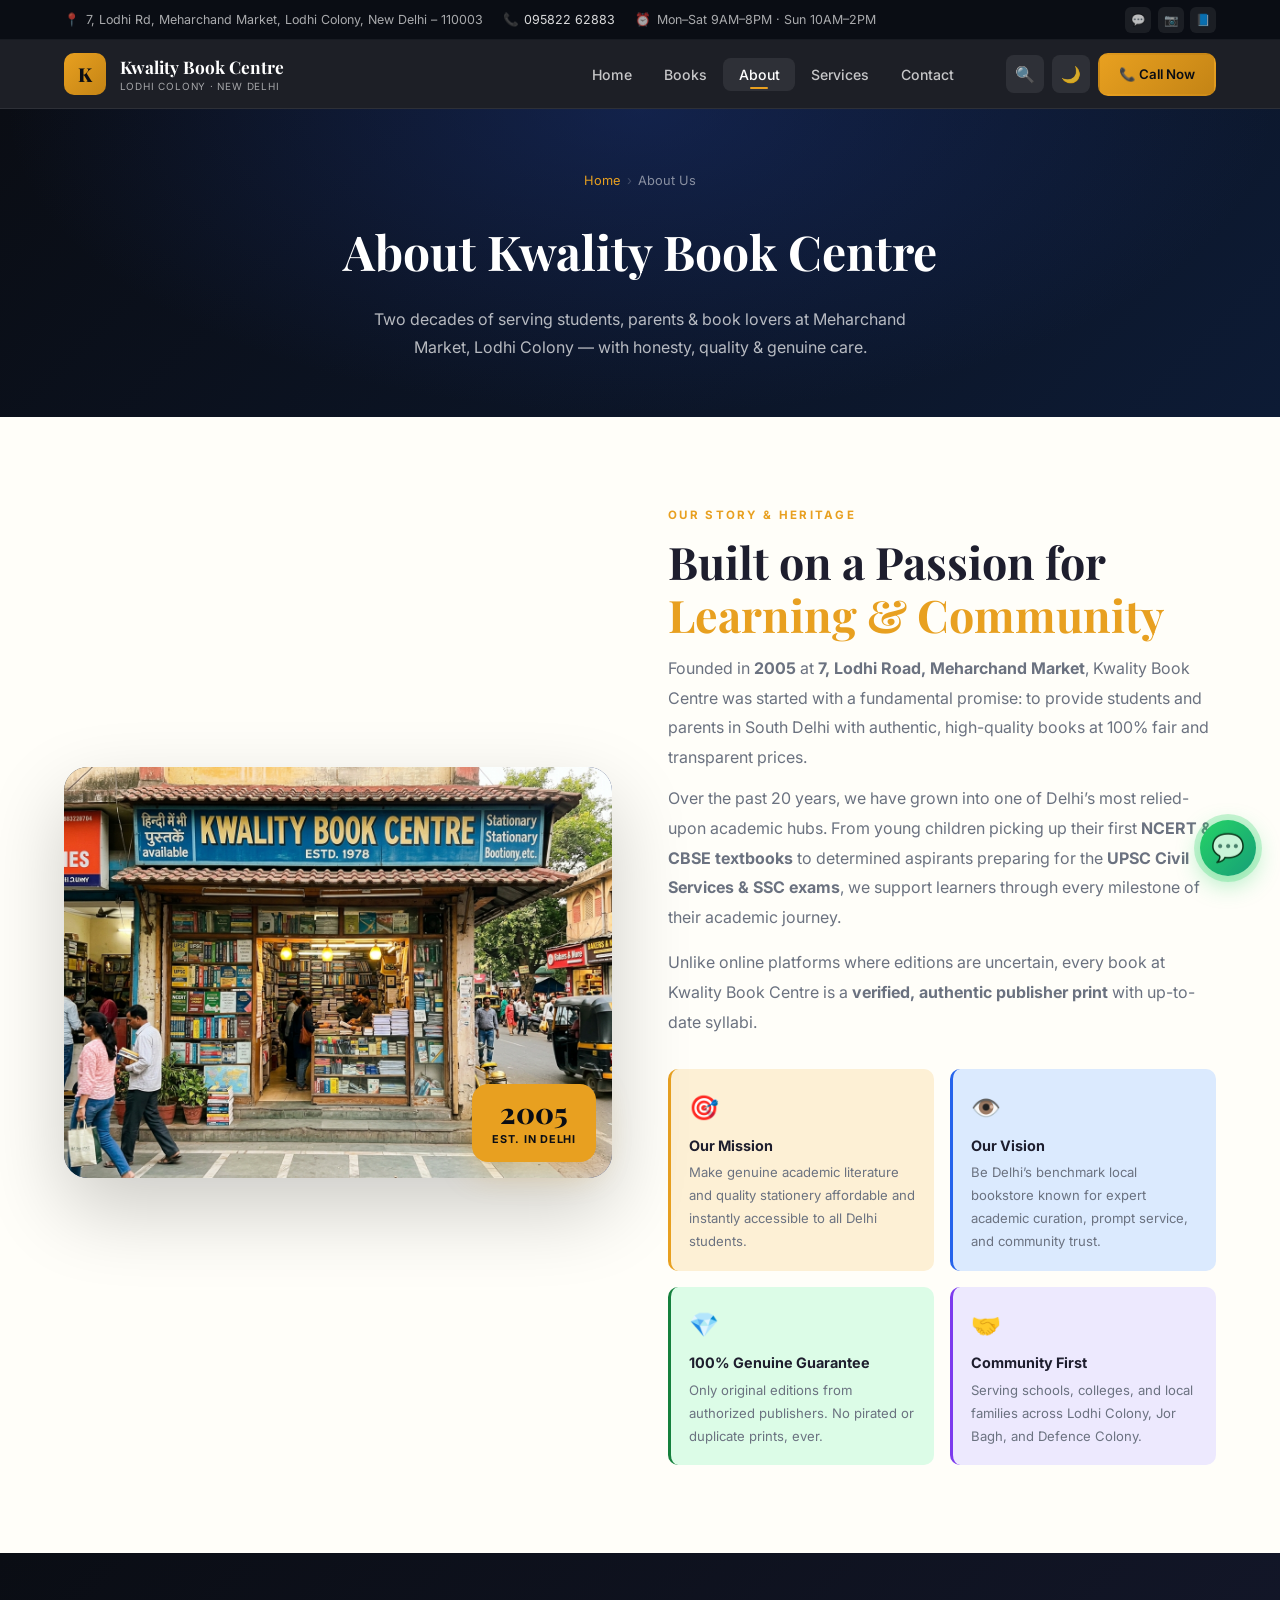
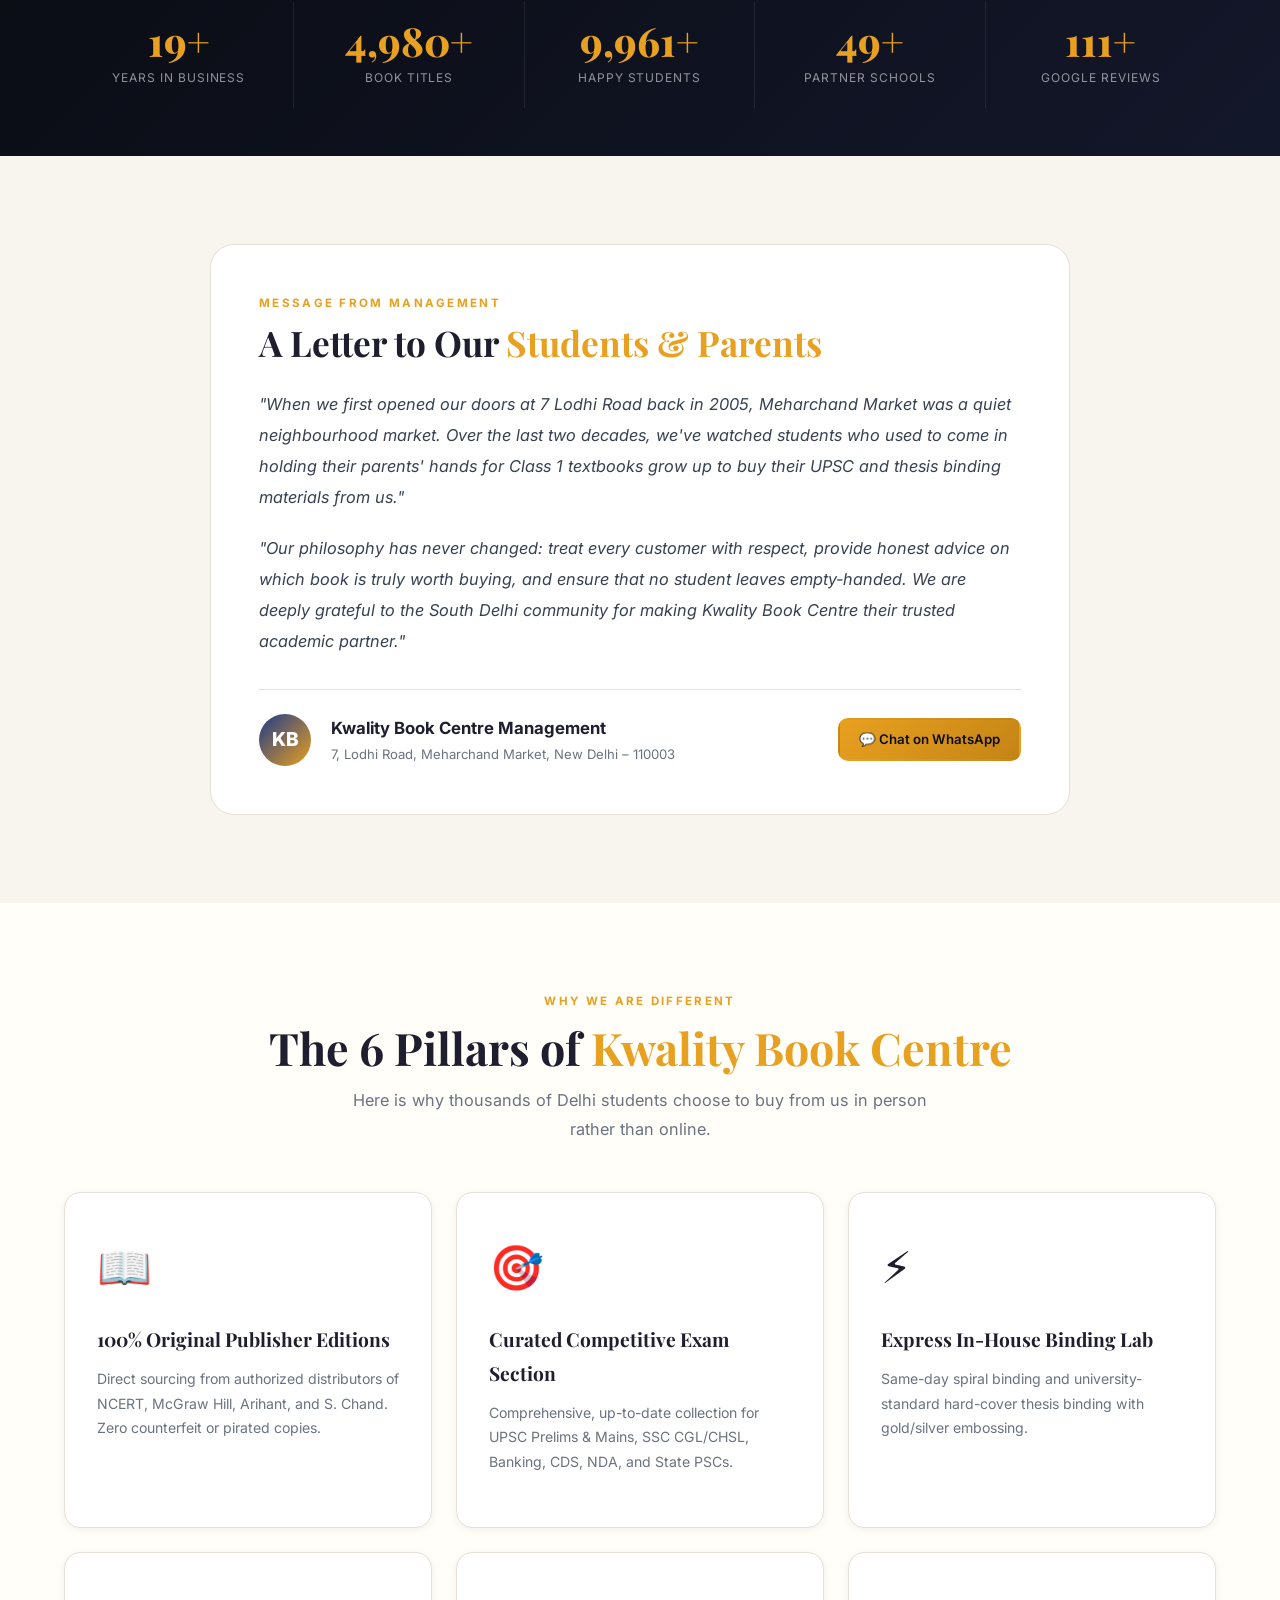
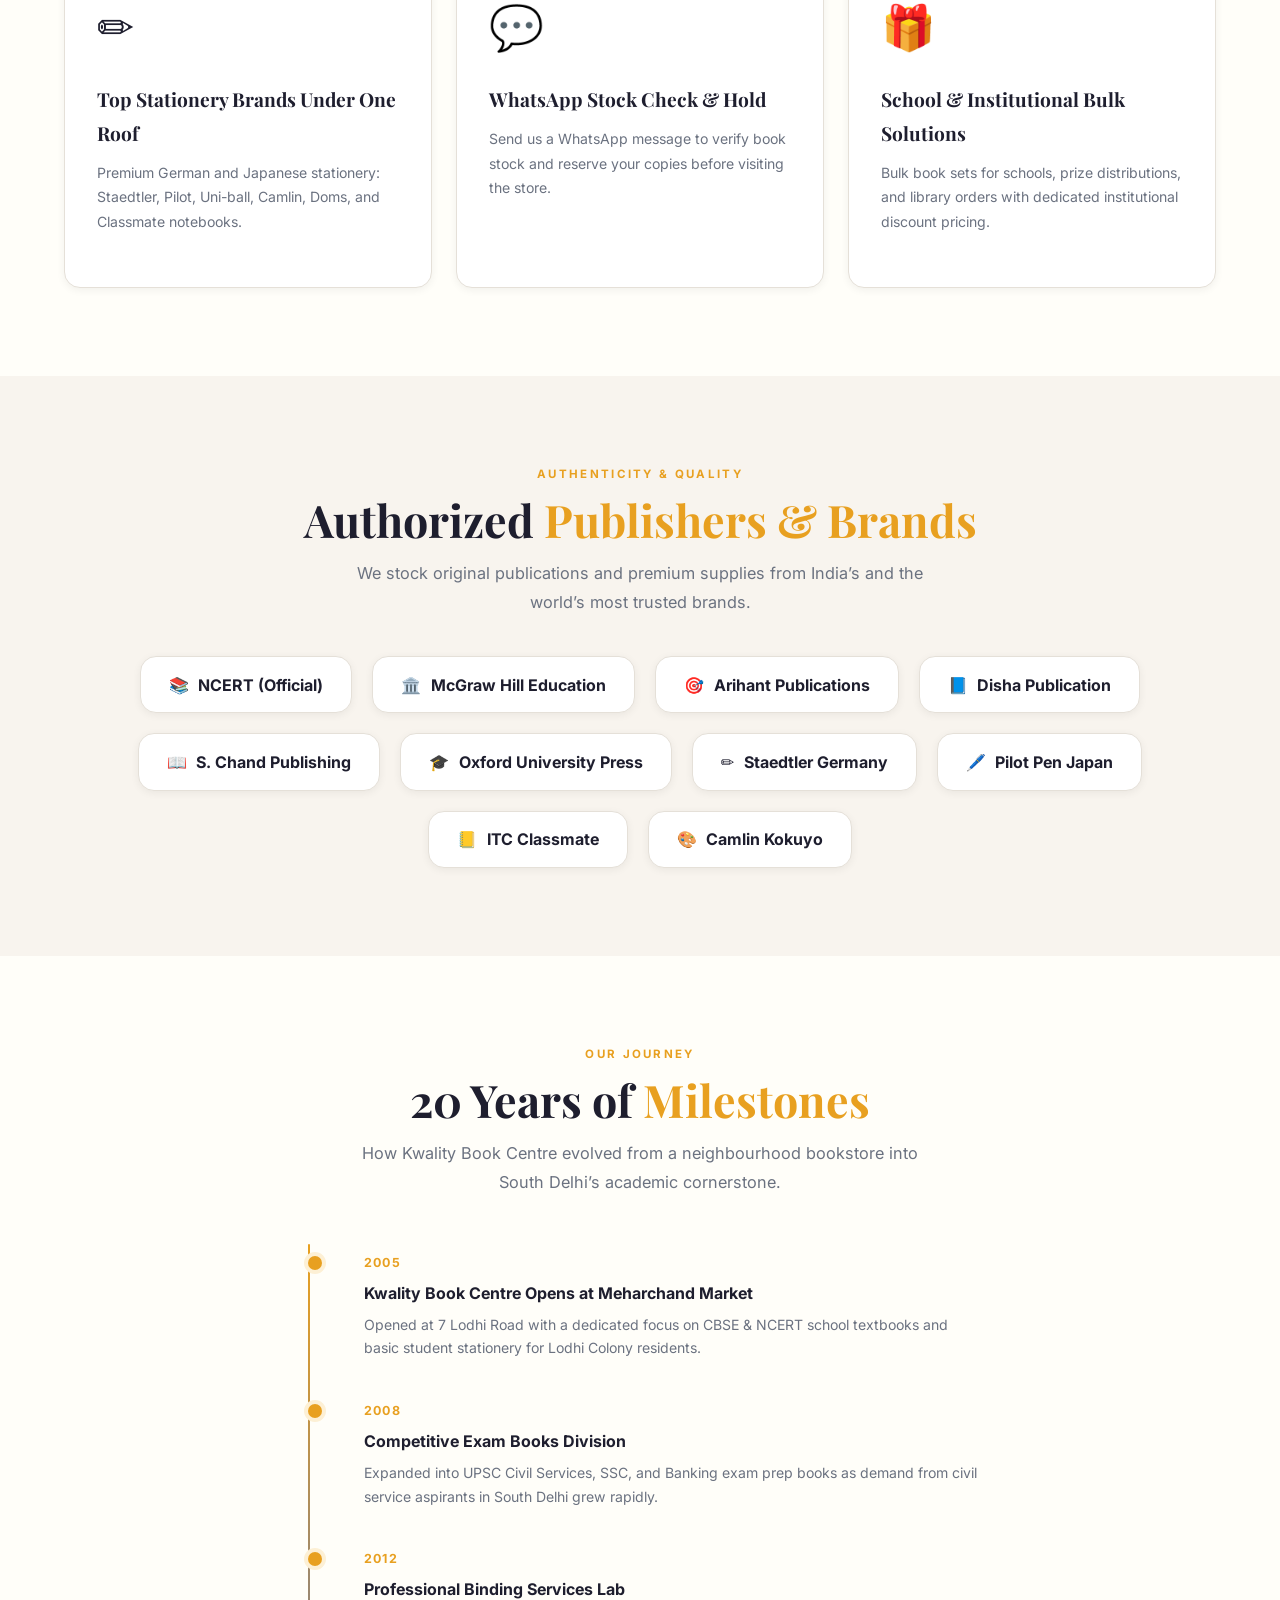
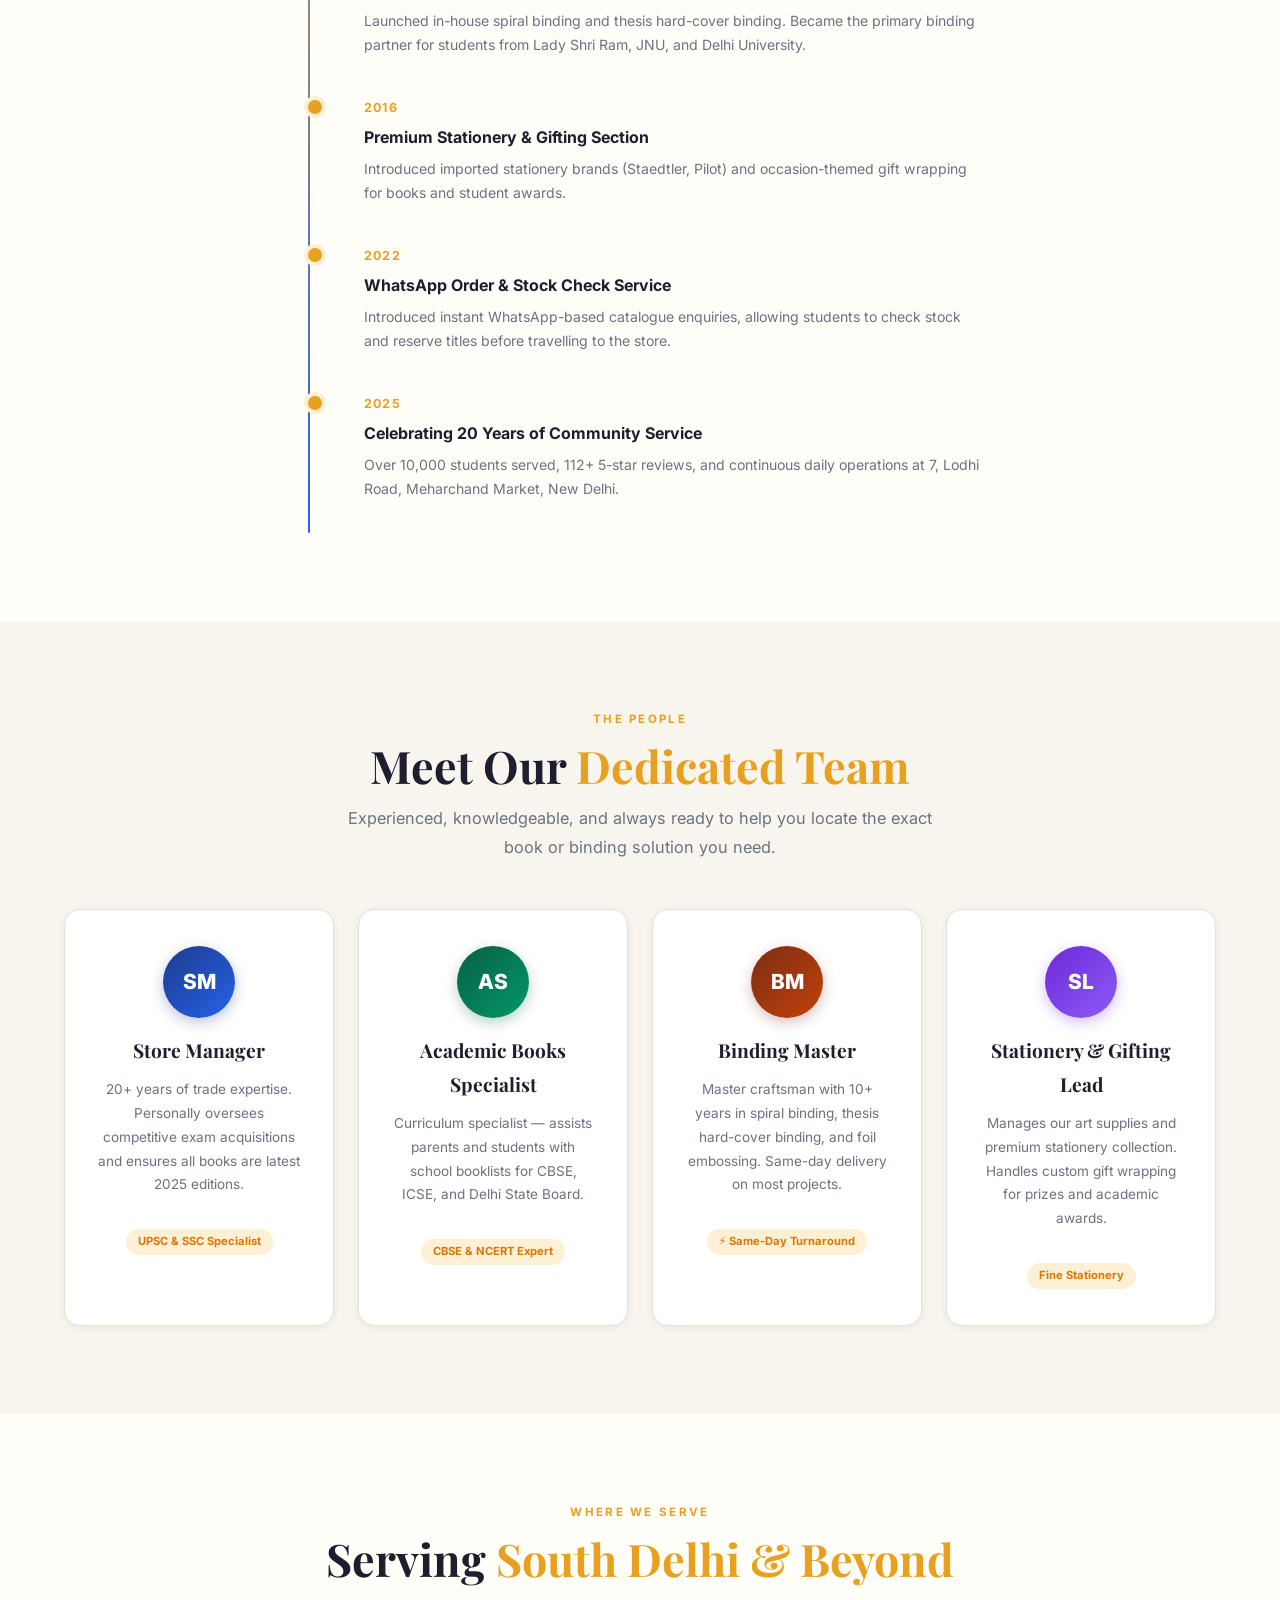
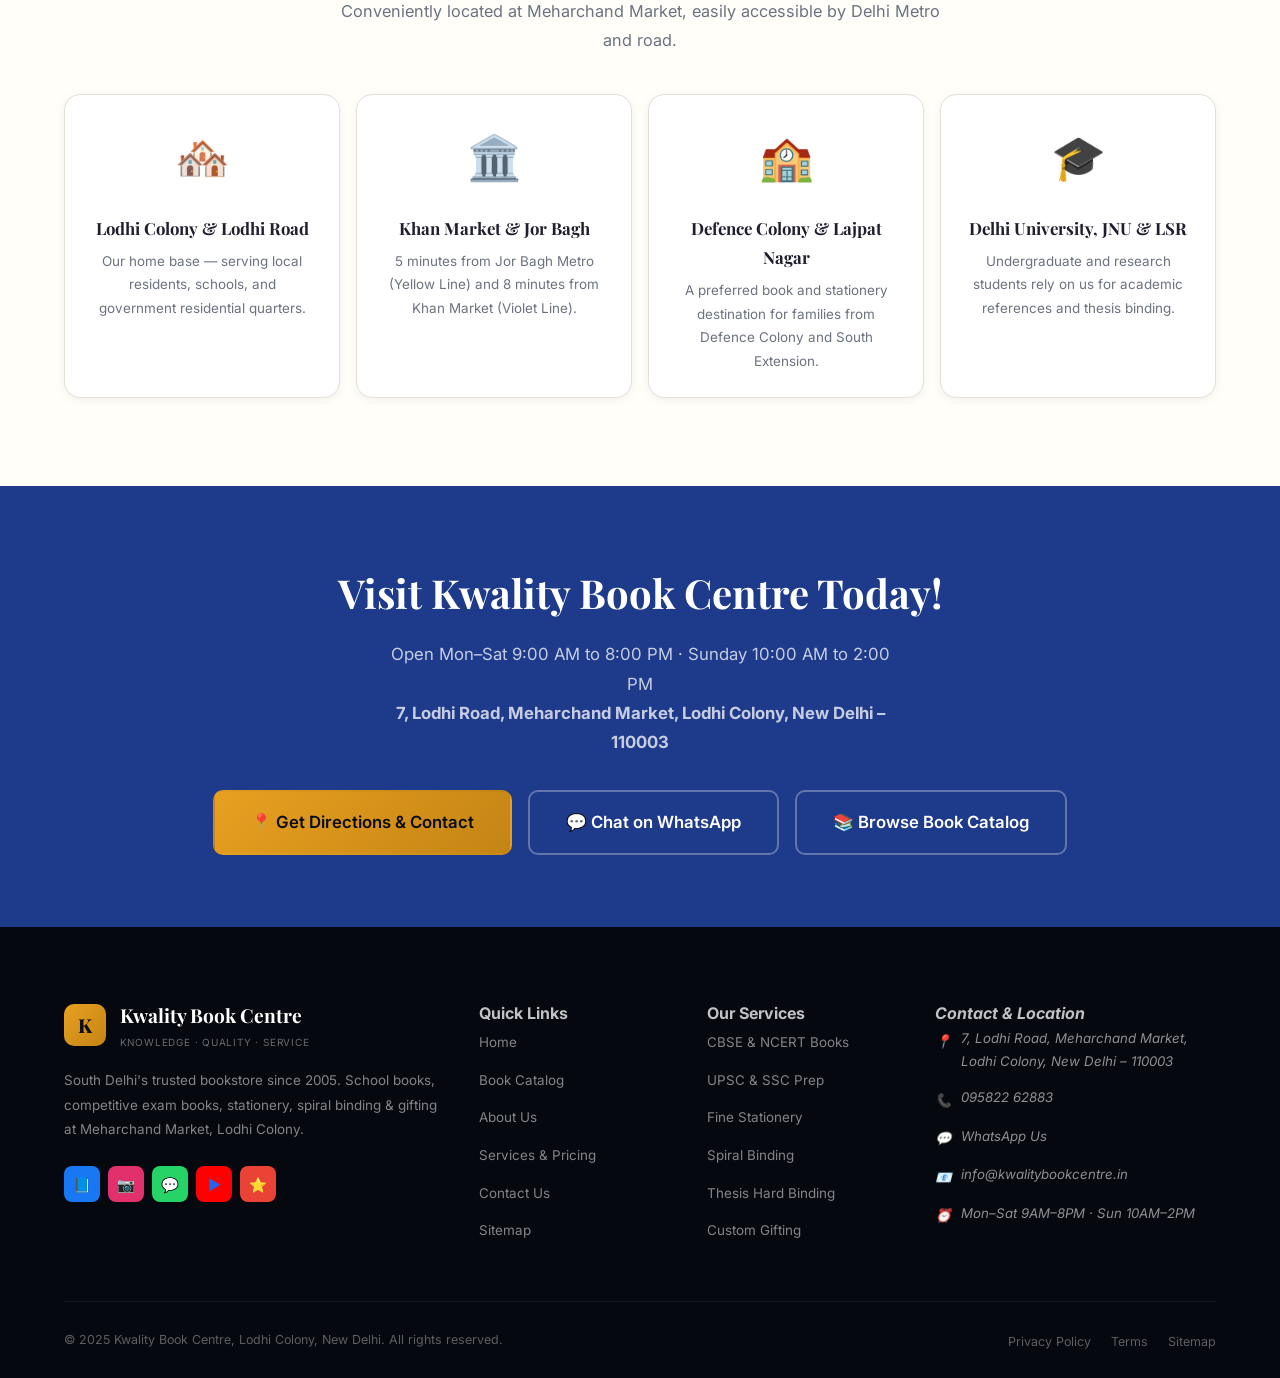
==== commit 983f3d0b: "Replace informal emojis with professional typography, sleek executive monograms, and clean navigatio" ====
--- a/about.html
+++ b/about.html
@@ -375,28 +375,28 @@
       </div>
       <div style="display:grid;grid-template-columns:repeat(auto-fill,minmax(250px,1fr));gap:1.5rem;margin-top:3rem;">
         <div class="service-card reveal" style="text-align:center;">
-          <div style="width:80px;height:80px;border-radius:50%;background:linear-gradient(135deg,#1e3a8a,#2563eb);margin:0 auto 1rem;display:flex;align-items:center;justify-content:center;font-size:2rem;color:#fff;">👨‍💼</div>
+          <div style="width:72px;height:72px;border-radius:50%;background:linear-gradient(135deg,#1e3a8a,#2563eb);margin:0 auto 1rem;display:flex;align-items:center;justify-content:center;font-size:1.3rem;font-weight:800;color:#fff;box-shadow:0 4px 14px rgba(30,58,138,.3);">SM</div>
           <h3 class="svc-title">Store Manager</h3>
           <p class="svc-desc" style="font-size:.85rem;">20+ years of trade expertise. Personally oversees competitive exam acquisitions and ensures all books are latest 2025 editions.</p>
-          <span class="svc-badge">UPSC / SSC Specialist</span>
+          <span class="svc-badge">UPSC &amp; SSC Specialist</span>
         </div>
         <div class="service-card reveal" style="text-align:center;">
-          <div style="width:80px;height:80px;border-radius:50%;background:linear-gradient(135deg,#065f46,#059669);margin:0 auto 1rem;display:flex;align-items:center;justify-content:center;font-size:2rem;color:#fff;">👩‍💼</div>
-          <h3 class="svc-title">Academic Books In-Charge</h3>
+          <div style="width:72px;height:72px;border-radius:50%;background:linear-gradient(135deg,#065f46,#059669);margin:0 auto 1rem;display:flex;align-items:center;justify-content:center;font-size:1.3rem;font-weight:800;color:#fff;box-shadow:0 4px 14px rgba(6,95,70,.3);">AS</div>
+          <h3 class="svc-title">Academic Books Specialist</h3>
           <p class="svc-desc" style="font-size:.85rem;">Curriculum specialist — assists parents and students with school booklists for CBSE, ICSE, and Delhi State Board.</p>
-          <span class="svc-badge">CBSE / NCERT Expert</span>
+          <span class="svc-badge">CBSE &amp; NCERT Expert</span>
         </div>
         <div class="service-card reveal" style="text-align:center;">
-          <div style="width:80px;height:80px;border-radius:50%;background:linear-gradient(135deg,#7c2d12,#c2410c);margin:0 auto 1rem;display:flex;align-items:center;justify-content:center;font-size:2rem;color:#fff;">👨‍🔧</div>
-          <h3 class="svc-title">Binding Specialist</h3>
+          <div style="width:72px;height:72px;border-radius:50%;background:linear-gradient(135deg,#7c2d12,#c2410c);margin:0 auto 1rem;display:flex;align-items:center;justify-content:center;font-size:1.3rem;font-weight:800;color:#fff;box-shadow:0 4px 14px rgba(124,45,18,.3);">BM</div>
+          <h3 class="svc-title">Binding Master</h3>
           <p class="svc-desc" style="font-size:.85rem;">Master craftsman with 10+ years in spiral binding, thesis hard-cover binding, and foil embossing. Same-day delivery on most projects.</p>
           <span class="svc-badge">⚡ Same-Day Turnaround</span>
         </div>
         <div class="service-card reveal" style="text-align:center;">
-          <div style="width:80px;height:80px;border-radius:50%;background:linear-gradient(135deg,#6d28d9,#8b5cf6);margin:0 auto 1rem;display:flex;align-items:center;justify-content:center;font-size:2rem;color:#fff;">👩‍🎨</div>
+          <div style="width:72px;height:72px;border-radius:50%;background:linear-gradient(135deg,#6d28d9,#8b5cf6);margin:0 auto 1rem;display:flex;align-items:center;justify-content:center;font-size:1.3rem;font-weight:800;color:#fff;box-shadow:0 4px 14px rgba(109,40,217,.3);">SL</div>
           <h3 class="svc-title">Stationery &amp; Gifting Lead</h3>
           <p class="svc-desc" style="font-size:.85rem;">Manages our art supplies and premium stationery collection. Handles custom gift wrapping for prizes and academic awards.</p>
-          <span class="svc-badge">Art &amp; Gifting</span>
+          <span class="svc-badge">Fine Stationery</span>
         </div>
       </div>
     </div>
@@ -479,23 +479,23 @@
       <nav aria-label="Quick links">
         <h4>Quick Links</h4>
         <ul class="footer-links">
-          <li><a href="index.html">🏠 Home</a></li>
-          <li><a href="books.html">📚 Book Catalog</a></li>
-          <li><a href="about.html">ℹ️ About Us</a></li>
-          <li><a href="services.html">🛠️ Services</a></li>
-          <li><a href="contact.html">📞 Contact</a></li>
-          <li><a href="sitemap.xml">🗺️ Sitemap</a></li>
+          <li><a href="index.html">Home</a></li>
+          <li><a href="books.html">Book Catalog</a></li>
+          <li><a href="about.html">About Us</a></li>
+          <li><a href="services.html">Services &amp; Pricing</a></li>
+          <li><a href="contact.html">Contact Us</a></li>
+          <li><a href="sitemap.xml">Sitemap</a></li>
         </ul>
       </nav>
       <nav aria-label="Our services">
         <h4>Our Services</h4>
         <ul class="footer-links">
-          <li><a href="services.html">📚 School Books</a></li>
-          <li><a href="services.html">🎯 UPSC/SSC Books</a></li>
-          <li><a href="services.html">✏️ Stationery</a></li>
-          <li><a href="services.html">📋 Spiral Binding</a></li>
-          <li><a href="services.html">📦 Hard Binding</a></li>
-          <li><a href="services.html">🎁 Gifting Items</a></li>
+          <li><a href="books.html?cat=school">CBSE &amp; NCERT Books</a></li>
+          <li><a href="books.html?cat=upsc">UPSC &amp; SSC Prep</a></li>
+          <li><a href="books.html?cat=stationery">Fine Stationery</a></li>
+          <li><a href="services.html">Spiral Binding</a></li>
+          <li><a href="services.html">Thesis Hard Binding</a></li>
+          <li><a href="services.html">Custom Gifting</a></li>
         </ul>
       </nav>
       <address>
--- a/css/style.css
+++ b/css/style.css
@@ -209,11 +209,11 @@
 }
 [data-theme="dark"] .navbar { background:rgba(13,17,23,.95); border-color:rgba(255,255,255,.06); }
 .navbar .container { display:flex; align-items:center; height:68px; gap:1.5rem; }
-.nav-brand { display:flex; align-items:center; gap:.8rem; text-decoration:none; flex-shrink:0; }
+.nav-brand { display:flex; align-items:center; gap:.85rem; text-decoration:none; flex-shrink:0; }
 .nav-logo { width:42px; height:42px; border-radius:10px; background:linear-gradient(135deg,var(--gold),var(--gold-dark)); display:flex; align-items:center; justify-content:center; font-family:'Playfair Display',serif; font-weight:800; font-size:1.2rem; color:var(--ink); letter-spacing:-.02em; flex-shrink:0; }
-.nav-title { line-height:1; }
-.nav-title .name { font-family:'Playfair Display',serif; font-size:1.05rem; font-weight:700; color:#fff; }
-.nav-title .tag  { font-size:.62rem; color:rgba(255,255,255,.5); text-transform:uppercase; letter-spacing:.08em; }
+.nav-title { display:flex; flex-direction:column; justify-content:center; }
+.nav-title .name { font-family:'Playfair Display',serif; font-size:1.08rem; font-weight:700; color:#fff; line-height:1.2; white-space:nowrap; }
+.nav-title .tag  { font-size:.62rem; color:rgba(255,255,255,.6); text-transform:uppercase; letter-spacing:.08em; line-height:1.1; margin-top:3px; white-space:nowrap; }
 
 .nav-links { display:flex; align-items:center; gap:.1rem; margin-left:auto; }
 .nav-link { padding:.5rem .95rem; color:rgba(255,255,255,.75); font-size:.88rem; font-weight:500; border-radius:8px; transition:all .2s; white-space:nowrap; position:relative; text-decoration:none; }
@@ -377,16 +377,26 @@
 .book-face { position:absolute; inset:0; border-radius:3px 5px 5px 3px; padding:.75rem .65rem .65rem .9rem; display:flex; flex-direction:column; justify-content:space-between; }
 .book-face .bf-pub { font-size:.55rem; color:rgba(255,255,255,.5); text-transform:uppercase; letter-spacing:.06em; }
 .book-face .bf-title { font-size:.65rem; font-weight:700; color:#fff; line-height:1.3; flex:1; display:flex; align-items:center; }
-.book-face .bf-author { font-size:.58rem; color:rgba(255,255,255,.65); }
+.book-face .bf-pub { font-size:.55rem; color:rgba(255,255,255,.5); text-transform:uppercase; letter-spacing:.06em; margin-bottom:.2rem; }
+.book-face .bf-title {
+  font-size:.65rem; font-weight:700; color:#fff; line-height:1.25;
+  display: -webkit-box; -webkit-line-clamp: 3; -webkit-box-orient: vertical;
+  overflow: hidden; margin-bottom: auto;
+}
+.book-face .bf-author { font-size:.58rem; color:rgba(255,255,255,.65); margin-bottom:.15rem; white-space:nowrap; overflow:hidden; text-overflow:ellipsis; }
 .book-face .bf-price { font-size:.65rem; font-weight:700; color:var(--gold); }
 
-.book-badge { position:absolute; top:.75rem; right:.75rem; }
-.book-out-overlay { position:absolute; inset:0; background:rgba(0,0,0,.5); display:flex; align-items:center; justify-content:center; border-radius:3px 5px 5px 3px; }
+.book-badge { position:absolute; top:.75rem; right:.75rem; z-index:4; }
+.book-out-overlay { position:absolute; inset:0; background:rgba(0,0,0,.5); display:flex; align-items:center; justify-content:center; border-radius:3px 5px 5px 3px; z-index:3; }
 .book-out-text { background:rgba(185,28,28,.9); color:#fff; font-size:.65rem; font-weight:700; padding:.2rem .5rem; border-radius:4px; }
 
 .book-info { padding:.85rem 1rem 1rem; flex:1; display:flex; flex-direction:column; }
-.book-title { font-weight:700; color:var(--text); font-size:.88rem; line-height:1.4; margin-bottom:.2rem; }
-.book-author { color:var(--muted); font-size:.75rem; margin-bottom:.35rem; }
+.book-title {
+  font-weight:700; color:var(--text); font-size:.88rem; line-height:1.35; margin-bottom:.25rem;
+  display: -webkit-box; -webkit-line-clamp: 2; -webkit-box-orient: vertical; overflow: hidden;
+  min-height: 2.4em;
+}
+.book-author { color:var(--muted); font-size:.75rem; margin-bottom:.35rem; white-space:nowrap; overflow:hidden; text-overflow:ellipsis; }
 .book-edition { color:var(--muted-2); font-size:.7rem; }
 .book-price-row { display:flex; align-items:center; gap:.5rem; margin-top:auto; padding-top:.75rem; }
 .book-price { font-weight:800; font-size:1rem; color:var(--text); }
@@ -401,8 +411,8 @@
 .btn-wish.wishlisted { background:var(--purple); color:#fff; }
 
 /* ─── Why Us / Image Section ─── */
-.why-grid { display:grid; grid-template-columns:1fr 1fr; gap:4.5rem; align-items:center; }
-.store-photo-wrap { position:relative; }
+.why-grid { display:grid; grid-template-columns:1fr 1fr; gap:3.5rem; align-items:center; }
+.store-photo-wrap { position:relative; margin-bottom:1.5rem; }
 .store-photo-img {
   width:100%; aspect-ratio:4/3;
   border-radius:var(--radius-xl); overflow:hidden;
@@ -412,13 +422,13 @@
 .store-photo-img img { width:100%; height:100%; object-fit:cover; transition:transform .5s var(--ease); }
 .store-photo-img:hover img { transform:scale(1.04); }
 .photo-card {
-  position:absolute; bottom:-1.5rem; right:-1.5rem;
+  position:absolute; bottom:1rem; right:1rem; z-index:10;
   background:var(--gold); color:var(--ink);
-  padding:1.1rem 1.5rem; border-radius:var(--radius-lg);
+  padding:.85rem 1.25rem; border-radius:var(--radius-lg);
   box-shadow:var(--shadow-gold); text-align:center;
 }
-.photo-card-num { font-family:'Playfair Display',serif; font-size:2.2rem; font-weight:800; line-height:1; }
-.photo-card-lbl { font-size:.72rem; font-weight:700; text-transform:uppercase; letter-spacing:.07em; margin-top:.2rem; }
+.photo-card-num { font-family:'Playfair Display',serif; font-size:1.8rem; font-weight:800; line-height:1; }
+.photo-card-lbl { font-size:.68rem; font-weight:700; text-transform:uppercase; letter-spacing:.07em; margin-top:.2rem; }
 
 .why-list { display:flex; flex-direction:column; gap:1.25rem; margin-top:2rem; }
 .why-item { display:flex; gap:1rem; align-items:flex-start; }
@@ -671,7 +681,7 @@
   .calc-grid   { grid-template-columns:1fr; }
   .location-grid { grid-template-columns:1fr; }
 }
-@media(max-width:768px) {
+@media(max-width:960px) {
   .hamburger { display:flex; }
   .nav-links { position:fixed; top:68px; left:0; right:0; background:var(--ink-soft); flex-direction:column; gap:0; padding:.75rem; box-shadow:var(--shadow-lg); transform:translateY(-110%); transition:transform .3s var(--ease); z-index:999; }
   .nav-links.open { transform:translateY(0); }
